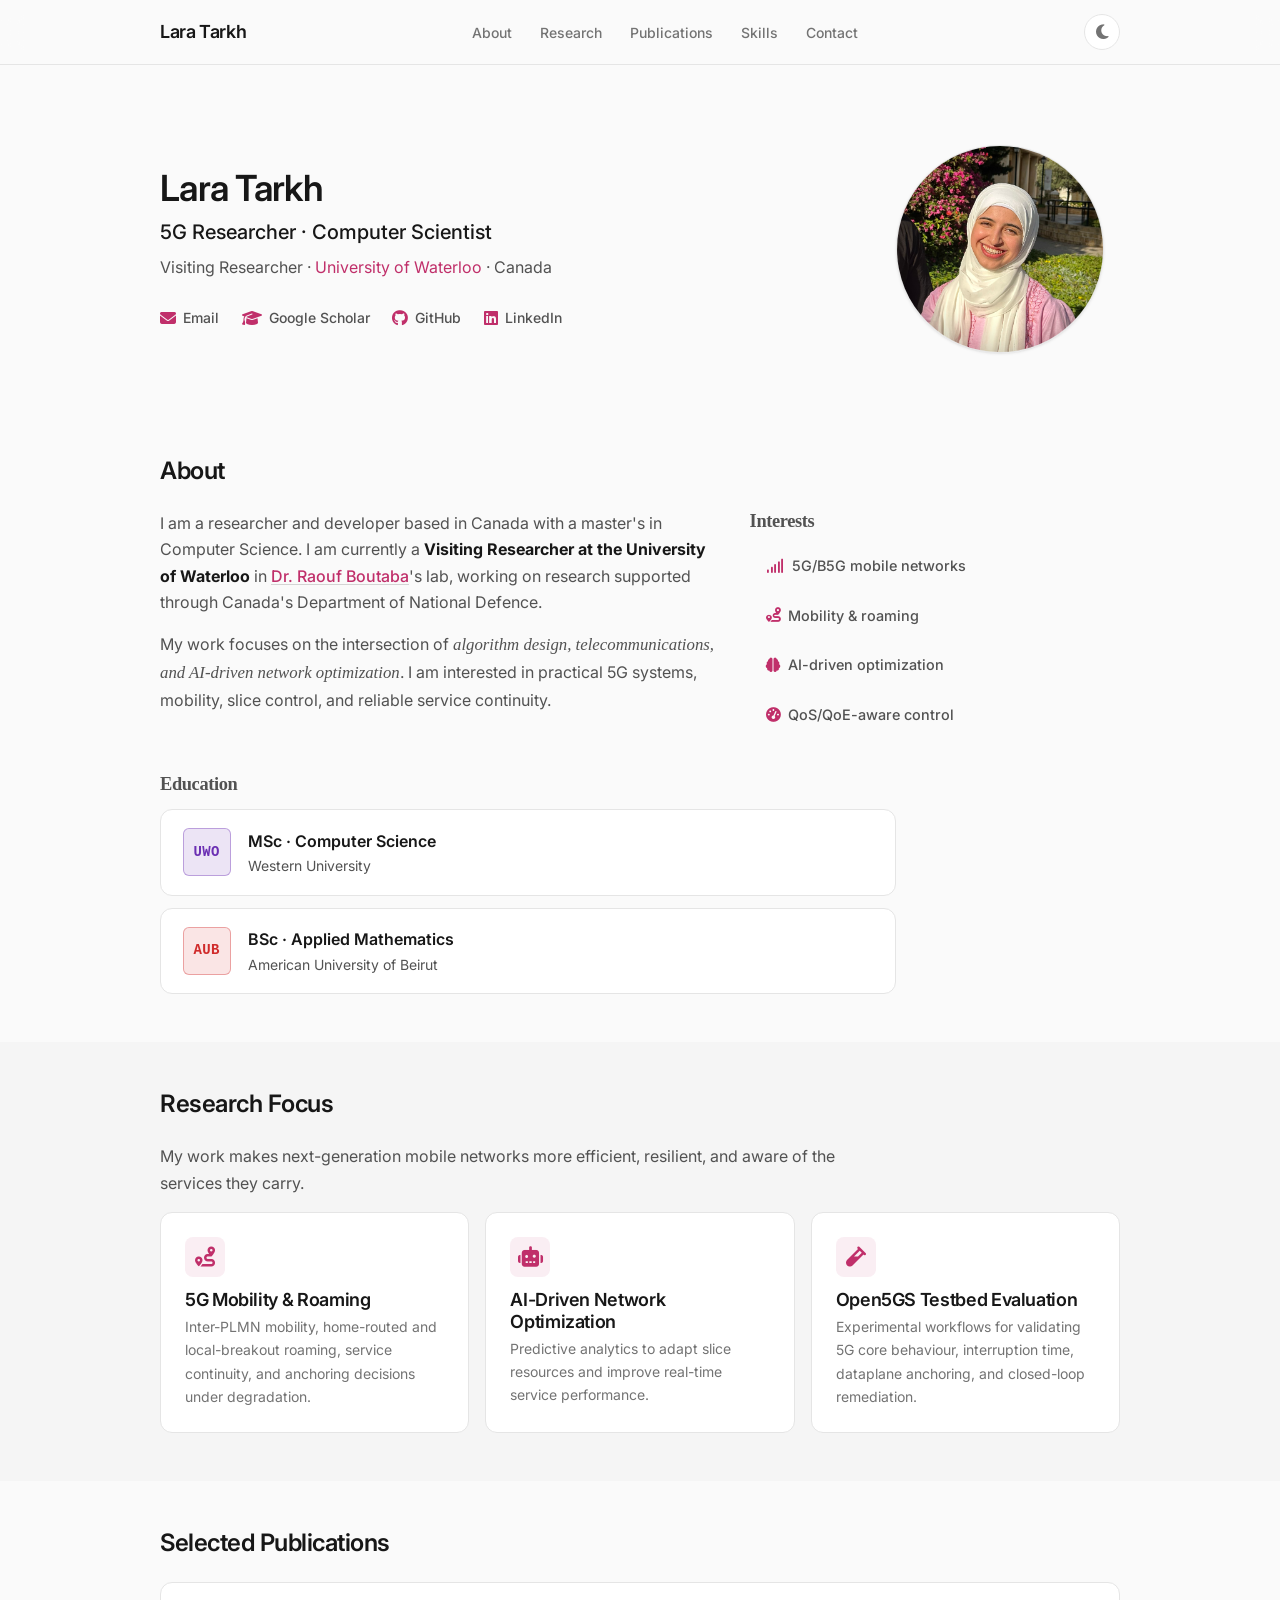
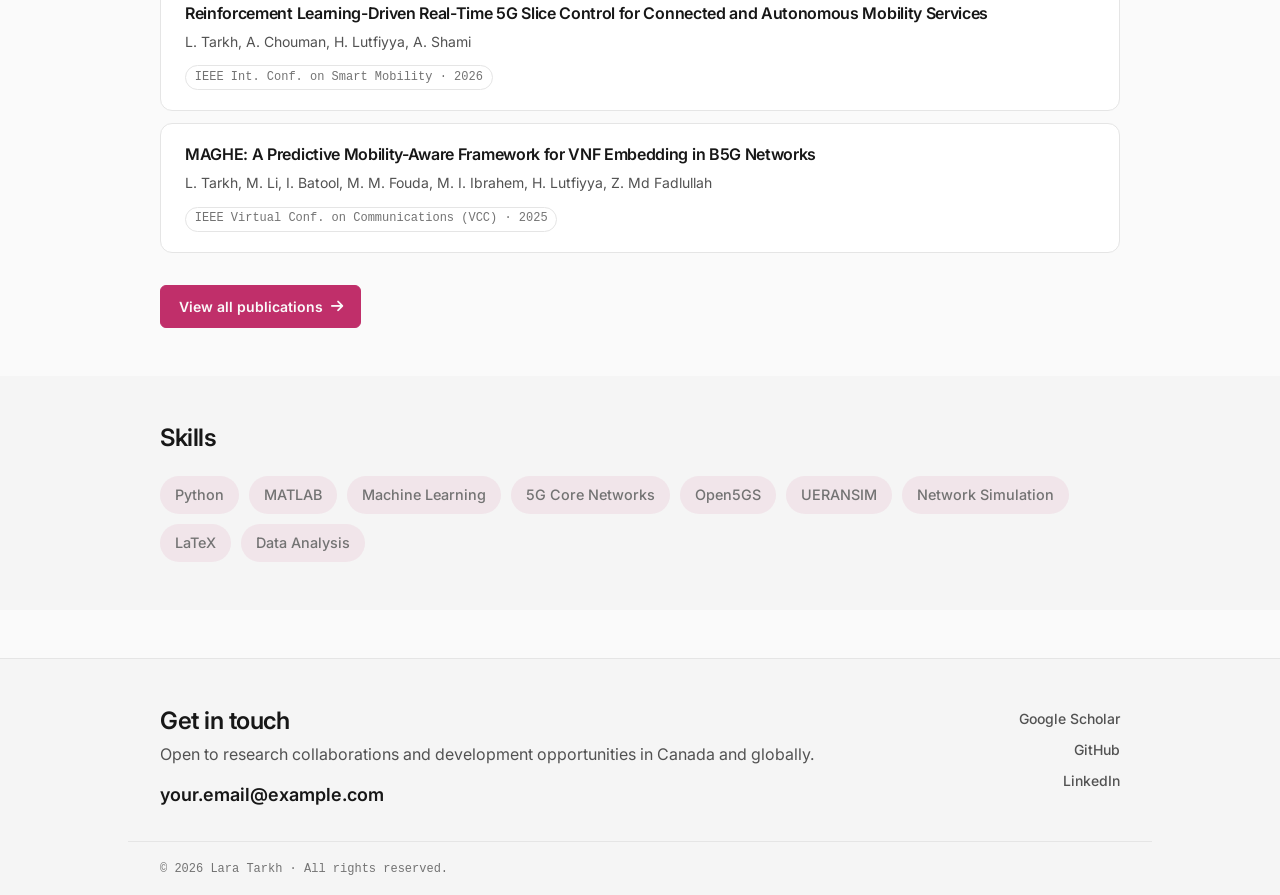
==== index.html @ c3999aca "Add files via upload" ====
<!DOCTYPE html>
<html lang="en" data-theme="dark">
<head>
    <meta charset="UTF-8">
    <meta name="viewport" content="width=device-width, initial-scale=1.0">
    <title>Lara Tarkh | AI-Driven 5G/B5G Network Optimization</title>
    <meta name="description" content="Lara Tarkh — Visiting Researcher at the University of Waterloo working on AI-driven 5G/B5G network optimization, mobility and roaming, and slice control.">
    <meta name="author" content="Lara Tarkh">
    <meta name="keywords" content="Lara Tarkh, 5G, B5G, network slicing, VNF embedding, reinforcement learning, mobility, roaming, University of Waterloo">
    <link rel="canonical" href="https://laratarkh.com/">
    <meta property="og:type" content="website">
    <meta property="og:title" content="Lara Tarkh | AI-Driven 5G/B5G Network Optimization">
    <meta property="og:description" content="Research on 5G/B5G mobile networks, mobility and roaming, and AI-driven network optimization.">
    <meta name="twitter:card" content="summary">
    <link rel="icon" href="data:image/svg+xml,<svg xmlns='http://www.w3.org/2000/svg' viewBox='0 0 100 100'><text y='.9em' font-size='90'>📡</text></svg>">
    <link rel="preconnect" href="https://fonts.googleapis.com">
    <link rel="preconnect" href="https://fonts.gstatic.com" crossorigin>
    <link href="https://fonts.googleapis.com/css2?family=Newsreader:ital,opsz,wght@0,6..72,400;0,6..72,500;0,6..72,600;1,6..72,400&family=Inter:wght@400;500;600&display=swap" rel="stylesheet">
    <link href="https://fonts.cdnfonts.com/css/latin-modern-mono" rel="stylesheet">
    <link rel="stylesheet" href="https://cdnjs.cloudflare.com/ajax/libs/font-awesome/6.4.0/css/all.min.css">
    <link rel="stylesheet" href="style.css?v=1">
    <script type="application/ld+json">
    { "@context": "https://schema.org", "@type": "Person", "name": "Lara Tarkh",
      "jobTitle": "Visiting Researcher",
      "affiliation": { "@type": "Organization", "name": "University of Waterloo" },
      "knowsAbout": ["5G/B5G Networks", "Network Slicing", "Mobility Management", "AI-Driven Network Optimization"],
      "alumniOf": ["Western University", "American University of Beirut"] }
    </script>
</head>
<body>

    <nav id="navbar">
        <div class="container nav-wrapper">
            <a href="#home" class="brand">Lara Tarkh</a>
            <ul class="nav-links">
                <li><a href="#about" class="hover-link">About</a></li>
                <li><a href="#research" class="hover-link">Research</a></li>
                <li><a href="publications.html" class="hover-link">Publications</a></li>
                <li><a href="#skills" class="hover-link">Skills</a></li>
                <li><a href="#contact" class="hover-link">Contact</a></li>
            </ul>
            <div class="nav-actions">
                <button id="theme-toggle" class="theme-toggle" type="button" aria-label="Toggle light and dark mode">
                    <i class="fas fa-moon"></i>
                </button>
                <button class="menu-btn" type="button" aria-label="Toggle menu"><i class="fas fa-bars"></i></button>
            </div>
        </div>
    </nav>

    <header id="home" class="intro">
        <div class="container intro-grid">
            <div class="intro-text">
                <h1>Lara Tarkh</h1>
                <p class="role">5G Researcher · Computer Scientist</p>
                <p class="affil">
                    Visiting Researcher ·
                    <a href="https://uwaterloo.ca" target="_blank" rel="noopener">University of Waterloo</a> · Canada
                </p>

                <ul class="contact-links">
                    <!-- TODO: replace with your real email address -->
                    <li><a href="mailto:your.email@example.com"><i class="fas fa-envelope"></i> Email</a></li>
                    <li><a href="https://scholar.google.com/citations?user=3ZuY1xwAAAAJ&hl=en" target="_blank" rel="noopener"><i class="fas fa-graduation-cap"></i> Google Scholar</a></li>
                    <li><a href="https://github.com/ltarkh" target="_blank" rel="noopener"><i class="fab fa-github"></i> GitHub</a></li>
                    <li><a href="https://www.linkedin.com/in/lara-tarakh/" target="_blank" rel="noopener"><i class="fab fa-linkedin"></i> LinkedIn</a></li>
                </ul>
            </div>

            <div class="intro-photo">
                <img src="profile.png" alt="Lara Tarkh" loading="eager">
            </div>
        </div>
    </header>

    <section id="about" class="section">
        <div class="container">
            <h2 class="section-title">About</h2>
            <div class="about-grid">
                <div class="prose">
                    <p>
                        I am a researcher and developer based in Canada with a master's in Computer Science.
                        I am currently a <strong>Visiting Researcher at the University of Waterloo</strong> in
                        <a href="https://rboutaba.cs.uwaterloo.ca/" target="_blank" rel="noopener">Dr. Raouf Boutaba</a>'s lab,
                        working on research supported through Canada's Department of National Defence.
                    </p>
                    <p>
                        My work focuses on the intersection of <em>algorithm design, telecommunications, and
                        AI-driven network optimization</em>. I am interested in practical 5G systems, mobility,
                        slice control, and reliable service continuity.
                    </p>
                </div>
                <div>
                    <h3 class="about-sub-title">Interests</h3>
                    <div class="tag-row">
                        <span class="tag"><i class="fas fa-signal"></i> 5G/B5G mobile networks</span>
                        <span class="tag"><i class="fas fa-route"></i> Mobility &amp; roaming</span>
                        <span class="tag"><i class="fas fa-brain"></i> AI-driven optimization</span>
                        <span class="tag"><i class="fas fa-gauge-high"></i> QoS/QoE-aware control</span>
                    </div>
                </div>
            </div>

            <h3 class="about-sub-title" style="margin-top:38px">Education</h3>
            <div class="edu-cards">
                <a class="edu-card" href="https://www.uwo.ca" target="_blank" rel="noopener">
                    <span class="edu-logo owu">UWO</span>
                    <span class="edu-info">
                        <span class="edu-degree-lg">MSc · Computer Science</span>
                        <span class="edu-school-lg">Western University</span>
                    </span>
                </a>
                <a class="edu-card" href="https://www.aub.edu.lb" target="_blank" rel="noopener">
                    <span class="edu-logo aub">AUB</span>
                    <span class="edu-info">
                        <span class="edu-degree-lg">BSc · Applied Mathematics</span>
                        <span class="edu-school-lg">American University of Beirut</span>
                    </span>
                </a>
            </div>
        </div>
    </section>

    <section id="research" class="section alt">
        <div class="container">
            <h2 class="section-title">Research Focus</h2>
            <p class="prose">My work makes next-generation mobile networks more efficient, resilient, and aware of the services they carry.</p>
            <div class="cards-grid">
                <div class="feature-card">
                    <i class="fas fa-route card-icon"></i>
                    <h3>5G Mobility &amp; Roaming</h3>
                    <p>Inter-PLMN mobility, home-routed and local-breakout roaming, service continuity, and anchoring decisions under degradation.</p>
                </div>
                <div class="feature-card">
                    <i class="fas fa-robot card-icon"></i>
                    <h3>AI-Driven Network Optimization</h3>
                    <p>Predictive analytics to adapt slice resources and improve real-time service performance.</p>
                </div>
                <div class="feature-card">
                    <i class="fas fa-vial card-icon"></i>
                    <h3>Open5GS Testbed Evaluation</h3>
                    <p>Experimental workflows for validating 5G core behaviour, interruption time, dataplane anchoring, and closed-loop remediation.</p>
                </div>
            </div>
        </div>
    </section>

    <section id="publications" class="section">
        <div class="container">
            <h2 class="section-title">Selected Publications</h2>

            <div class="pub-list">
                <article class="pub-card">
                    <h3>Reinforcement Learning-Driven Real-Time 5G Slice Control for Connected and Autonomous Mobility Services</h3>
                    <p class="pub-authors">L. Tarkh, A. Chouman, H. Lutfiyya, A. Shami</p>
                    <p class="pub-meta"><span class="pub-tag">IEEE Int. Conf. on Smart Mobility · 2026</span></p>
                </article>

                <article class="pub-card">
                    <h3>MAGHE: A Predictive Mobility-Aware Framework for VNF Embedding in B5G Networks</h3>
                    <p class="pub-authors">L. Tarkh, M. Li, I. Batool, M. M. Fouda, M. I. Ibrahem, H. Lutfiyya, Z. Md Fadlullah</p>
                    <p class="pub-meta"><span class="pub-tag">IEEE Virtual Conf. on Communications (VCC) · 2025</span></p>
                </article>
            </div>

            <div class="see-more">
                <a href="publications.html" class="btn">View all publications <i class="fas fa-arrow-right"></i></a>
            </div>
        </div>
    </section>

    <section id="skills" class="section alt">
        <div class="container">
            <h2 class="section-title">Skills</h2>
            <div class="skills-grid">
                <span class="skill-tag">Python</span>
                <span class="skill-tag">MATLAB</span>
                <span class="skill-tag">Machine Learning</span>
                <span class="skill-tag">5G Core Networks</span>
                <span class="skill-tag">Open5GS</span>
                <span class="skill-tag">UERANSIM</span>
                <span class="skill-tag">Network Simulation</span>
                <span class="skill-tag">LaTeX</span>
                <span class="skill-tag">Data Analysis</span>
            </div>
        </div>
    </section>

    <footer id="contact">
        <div class="container footer-grid">
            <div class="footer-info">
                <h2>Get in touch</h2>
                <p>Open to research collaborations and development opportunities in Canada and globally.</p>
                <!-- TODO: replace with your real email address -->
                <a href="mailto:your.email@example.com" class="email-big">your.email@example.com</a>
            </div>
            <div class="footer-socials">
                <a href="https://scholar.google.com/citations?user=3ZuY1xwAAAAJ&hl=en" target="_blank" rel="noopener">Google Scholar</a>
                <a href="https://github.com/ltarkh" target="_blank" rel="noopener">GitHub</a>
                <a href="https://www.linkedin.com/in/lara-tarakh/" target="_blank" rel="noopener">LinkedIn</a>
            </div>
        </div>
        <div class="container footer-bottom">
            <p>&copy; 2026 Lara Tarkh · All rights reserved.</p>
        </div>
    </footer>

    <script src="script.js"></script>
</body>
</html>
---- style.css ----
/* =========================================================
   Lara Tarkh — academic site
   Minimal academic style (inspired by akadircelik.com)
   Neutral scale + plum/rose accent, light-first with dark mode
   ========================================================= */

:root {
  /* ---- Neutral scale ---- */
  --neutral-50:  #fafafa;
  --neutral-100: #f5f5f5;
  --neutral-200: #e5e5e5;
  --neutral-300: #d4d4d4;
  --neutral-400: #a3a3a3;
  --neutral-500: #737373;
  --neutral-600: #525252;
  --neutral-700: #404040;
  --neutral-800: #262626;
  --neutral-900: #171717;
  --neutral-950: #0a0a0a;
  --white: #ffffff;

  /* ---- Accent: rose / berry ---- */
  --rose-300: #f7a8c4;
  --rose-400: #f178a2;
  --rose-500: #d94f83;
  --rose-600: #c02f6a;
  --rose-700: #a11f55;

  /* ---- Distinction chips ---- */
  --gold: #c9a227;
  --bronze: #b08d57;

  /* ---- Semantic (light) ---- */
  --bg-page: var(--neutral-50);
  --surface-card: var(--white);
  --surface-muted: var(--neutral-100);
  --surface-header: rgba(250, 250, 250, 0.8);

  --text-primary: var(--neutral-900);
  --text-body: var(--neutral-600);
  --text-muted: var(--neutral-500);
  --text-inverse: var(--neutral-50);

  --border-default: var(--neutral-200);
  --border-strong: var(--neutral-300);

  --link: var(--neutral-900);
  --accent: var(--rose-600);
  --accent-hover: var(--rose-700);
  --accent-soft: rgba(192, 47, 106, 0.08);
  --focus-ring: var(--neutral-950);

  /* ---- Fonts ---- */
  --font-sans: 'Inter', ui-sans-serif, system-ui, sans-serif, 'Apple Color Emoji', 'Segoe UI Emoji';
  --font-serif: 'EB Garamond', ui-serif, Georgia, Cambria, 'Times New Roman', Times, serif;
  --font-mono: 'JetBrains Mono', ui-monospace, SFMono-Regular, 'SF Mono', Menlo, Consolas, monospace;

  /* ---- Scale ---- */
  --text-xs: 0.75rem;
  --text-sm: 0.875rem;
  --text-base: 1rem;
  --text-lg: 1.125rem;
  --text-xl: 1.25rem;
  --text-2xl: 1.5rem;
  --text-3xl: 1.875rem;
  --text-4xl: 2.25rem;

  --tracking-tight: -0.02em;

  /* ---- Layout ---- */
  --reading-column: 46rem;
  --page-inset: 2rem;

  /* ---- Radii ---- */
  --radius-md: 0.375rem;
  --radius-lg: 0.5rem;
  --radius-xl: 0.75rem;
  --radius-full: 9999px;

  /* ---- Shadows (restrained) ---- */
  --shadow-xs: 0 1px 2px 0 rgba(0, 0, 0, 0.05);
  --shadow-sm: 0 1px 3px 0 rgba(0, 0, 0, 0.08), 0 1px 2px -1px rgba(0, 0, 0, 0.08);
  --shadow-lg: 0 10px 15px -3px rgba(0, 0, 0, 0.10), 0 4px 6px -4px rgba(0, 0, 0, 0.10);

  /* ---- Motion ---- */
  --ease: cubic-bezier(0.4, 0, 0.2, 1);
  --duration: 200ms;
}

/* ---- Dark theme: deep plum base ---- */
[data-theme="dark"] {
  --plum-base: #241627;

  --bg-page: var(--plum-base);
  --surface-card: var(--plum-base);
  --surface-muted: #1c111f;
  --surface-header: rgba(36, 22, 39, 0.35);

  --text-primary: var(--neutral-100);
  --text-body: var(--neutral-200);
  --text-muted: var(--neutral-400);
  --text-inverse: var(--neutral-900);

  --border-default: #4a3350;
  --border-strong: #5f4266;

  --link: var(--neutral-50);
  --accent: var(--rose-400);
  --accent-hover: var(--rose-300);
  --accent-soft: rgba(241, 120, 162, 0.12);
  --focus-ring: var(--neutral-300);

  --shadow-sm: 0 1px 3px 0 rgba(0, 0, 0, 0.4);
  --shadow-lg: 0 12px 24px -8px rgba(0, 0, 0, 0.55);
}

/* ---------- Base ---------- */
* { box-sizing: border-box; }

html {
  scroll-behavior: smooth;
  scroll-padding-top: 6rem;
}

body {
  margin: 0;
  font-family: var(--font-sans);
  font-size: var(--text-base);
  line-height: 1.65;
  background: var(--bg-page);
  color: var(--text-body);
  -webkit-font-smoothing: antialiased;
  transition: background var(--duration) var(--ease), color var(--duration) var(--ease);
}

.container {
  width: 100%;
  max-width: 64rem;
  margin: 0 auto;
  padding: 0 var(--page-inset);
}
.reading { max-width: var(--reading-column); }

h1, h2, h3, h4 {
  color: var(--text-primary);
  font-weight: 600;
  letter-spacing: var(--tracking-tight);
  line-height: 1.2;
  margin: 0 0 0.5em;
}

a { color: var(--accent); text-decoration: none; transition: color var(--duration) var(--ease); }
a:hover { color: var(--accent-hover); }

p { margin: 0 0 1rem; }
p:last-child { margin-bottom: 0; }

:focus-visible { outline: 2px solid var(--focus-ring); outline-offset: 2px; border-radius: 2px; }
::selection { background: var(--accent-soft); color: var(--text-primary); }

.eyebrow {
  font-family: var(--font-mono);
  font-size: var(--text-xs);
  letter-spacing: 0.08em;
  text-transform: uppercase;
  color: var(--text-muted);
}

/* ---------- Header ---------- */
#navbar {
  position: sticky;
  top: 0;
  z-index: 100;
  background: var(--surface-header);
  backdrop-filter: saturate(140%) blur(14px);
  -webkit-backdrop-filter: saturate(140%) blur(14px);
  border-bottom: var(--border-width, 1px) solid var(--border-default);
}

.nav-wrapper {
  display: flex;
  align-items: center;
  justify-content: space-between;
  height: 4rem;
}

.brand {
  font-size: var(--text-lg);
  font-weight: 600;
  color: var(--text-primary);
  letter-spacing: var(--tracking-tight);
}
.brand:hover { color: var(--accent); }

.nav-links {
  display: flex;
  gap: 1.75rem;
  list-style: none;
  margin: 0;
  padding: 0;
}
.nav-links a {
  color: var(--text-muted);
  font-size: var(--text-sm);
  font-weight: 500;
  position: relative;
  padding: 0.25rem 0;
}
.nav-links a:hover,
.nav-links a.active { color: var(--text-primary); }
.hover-link::after {
  content: "";
  position: absolute;
  left: 0;
  bottom: -0.15rem;
  width: 0;
  height: 1.5px;
  background: var(--accent);
  transition: width var(--duration) var(--ease);
}
.hover-link:hover::after,
.nav-links a.active::after { width: 100%; }

.nav-actions { display: flex; align-items: center; gap: 0.5rem; }
.theme-toggle,
.menu-btn {
  display: inline-flex;
  align-items: center;
  justify-content: center;
  width: 2.25rem;
  height: 2.25rem;
  border-radius: var(--radius-full);
  border: 1px solid var(--border-default);
  background: var(--surface-card);
  color: var(--text-muted);
  cursor: pointer;
  font-size: 1.05rem;
  transition: color var(--duration) var(--ease), border-color var(--duration) var(--ease);
}
.theme-toggle:hover,
.menu-btn:hover { color: var(--accent); border-color: var(--border-strong); }
.menu-btn { display: none; }

/* ---------- Intro / hero ---------- */
.intro { padding: 5rem 0 3.5rem; }
.intro-grid {
  display: grid;
  grid-template-columns: 1fr 15rem;
  gap: 3.5rem;
  align-items: center;
}
.intro-text h1 {
  font-size: var(--text-4xl);
  margin-bottom: 0.35rem;
}
.intro-text .role {
  font-size: var(--text-xl);
  color: var(--text-primary);
  font-weight: 500;
  margin: 0 0 0.35rem;
}
.intro-text .affil { color: var(--text-body); margin-bottom: 1.5rem; }

.contact-links {
  display: flex;
  flex-wrap: wrap;
  gap: 0.6rem 1.4rem;
  list-style: none;
  padding: 0;
  margin: 0;
}
.contact-links a {
  display: inline-flex;
  align-items: center;
  gap: 0.45rem;
  color: var(--text-body);
  font-size: var(--text-sm);
  font-weight: 500;
}
.contact-links a:hover { color: var(--accent); }
.contact-links i { color: var(--accent); font-size: 1rem; }

.intro-photo { display: flex; justify-content: center; }
.intro-photo img,
.avatar {
  width: 13rem;
  height: 13rem;
  border-radius: var(--radius-full);
  object-fit: cover;
  border: 1px solid var(--border-default);
  box-shadow: var(--shadow-sm);
}
.avatar {
  display: flex;
  align-items: center;
  justify-content: center;
  font-family: var(--font-serif);
  font-size: 3.6rem;
  font-weight: 600;
  color: var(--white);
  background: linear-gradient(140deg, var(--rose-500), #9d5bb0);
  border: none;
}

/* ---------- Sections ---------- */
.section { padding: 3rem 0; }
.section.alt { background: var(--surface-muted); }

.section-title {
  font-size: var(--text-2xl);
  margin-bottom: 1.5rem;
}

.prose { max-width: var(--reading-column); color: var(--text-body); }
.prose p { margin-bottom: 1rem; }
.prose strong { color: var(--text-primary); }
.prose em { font-family: var(--font-serif); font-size: 1.05em; }
.prose a { font-weight: 500; text-decoration: underline; text-decoration-color: var(--border-strong); text-underline-offset: 2px; }

/* ---------- News ---------- */
.news-list { list-style: none; margin: 0; padding: 0; max-width: var(--reading-column); }
.news-list li {
  display: grid;
  grid-template-columns: 8rem 1fr;
  gap: 1.25rem;
  padding: 0.9rem 0;
  border-bottom: 1px solid var(--border-default);
}
.news-list li:last-child { border-bottom: none; }
.news-date {
  font-family: var(--font-mono);
  color: var(--text-muted);
  font-size: var(--text-xs);
  letter-spacing: 0.02em;
  padding-top: 0.15rem;
}
.news-text { color: var(--text-body); }

/* ---------- Research cards ---------- */
.cards-grid {
  display: grid;
  grid-template-columns: repeat(3, 1fr);
  gap: 1rem;
}
.feature-card {
  background: var(--surface-card);
  border: 1px solid var(--border-default);
  border-radius: var(--radius-xl);
  padding: 1.5rem;
  transition: border-color var(--duration) var(--ease), box-shadow var(--duration) var(--ease);
}
.feature-card:hover { border-color: var(--border-strong); box-shadow: var(--shadow-sm); }
.card-icon {
  font-size: 1.25rem;
  color: var(--accent);
  display: inline-flex;
  width: 2.5rem;
  height: 2.5rem;
  align-items: center;
  justify-content: center;
  border-radius: var(--radius-lg);
  background: var(--accent-soft);
  margin-bottom: 0.75rem;
}
.feature-card h3 { font-size: var(--text-lg); margin: 0 0 0.3rem; }
.feature-card p { color: var(--text-muted); font-size: var(--text-sm); margin: 0; }

/* ---------- Publication cards (home) ---------- */
.pub-list { display: grid; gap: 0.75rem; }
.pub-card {
  background: var(--surface-card);
  border: 1px solid var(--border-default);
  border-radius: var(--radius-xl);
  padding: 1.25rem 1.5rem;
  transition: border-color var(--duration) var(--ease), box-shadow var(--duration) var(--ease);
}
.pub-card:hover { border-color: var(--border-strong); box-shadow: var(--shadow-sm); }
.pub-card h3 { font-size: var(--text-base); margin: 0 0 0.35rem; line-height: 1.35; }
.pub-authors { color: var(--text-body); font-size: var(--text-sm); margin: 0 0 0.5rem; }
.pub-meta { margin: 0 0 0.6rem; }
.pub-tag {
  display: inline-block;
  font-family: var(--font-mono);
  font-size: var(--text-xs);
  color: var(--text-muted);
  border: 1px solid var(--border-default);
  padding: 0.1rem 0.55rem;
  border-radius: var(--radius-full);
}
.pub-links a { font-size: var(--text-sm); font-weight: 600; }
.pub-links i { font-size: 0.8rem; margin-left: 0.2rem; }

/* ---------- Education cards ---------- */
.edu-cards { display: grid; gap: 0.75rem; max-width: var(--reading-column); }
.edu-card {
  display: flex;
  align-items: center;
  gap: 1.1rem;
  background: var(--surface-card);
  border: 1px solid var(--border-default);
  border-radius: var(--radius-xl);
  padding: 1.1rem 1.35rem;
  transition: border-color var(--duration) var(--ease), box-shadow var(--duration) var(--ease);
  color: var(--text-body);
}
.edu-card:hover { border-color: var(--border-strong); box-shadow: var(--shadow-sm); color: var(--text-body); }
.edu-logo {
  flex: none;
  width: 3rem;
  height: 3rem;
  border-radius: var(--radius-md);
  display: flex;
  align-items: center;
  justify-content: center;
  background: var(--surface-muted);
  color: var(--accent);
  font-family: var(--font-mono);
  font-weight: 700;
  font-size: var(--text-sm);
  letter-spacing: 0.02em;
  border: 1px solid var(--border-strong);
}
/* Render the monogram from the data attribute when no text is provided */
.edu-logo:empty::before { content: attr(data-monogram); }

/* Per-school monogram colors */
.edu-logo.owu {
  color: #6b2fb3;
  background: rgba(107, 47, 179, 0.13);
  border-color: rgba(107, 47, 179, 0.38);
}
.edu-logo.aub {
  color: #d02b2b;
  background: rgba(208, 43, 43, 0.12);
  border-color: rgba(208, 43, 43, 0.36);
}
.edu-info { display: flex; flex-direction: column; }
.edu-degree-lg { font-weight: 600; color: var(--text-primary); }
.edu-school-lg { color: var(--text-body); font-size: var(--text-sm); }
.edu-note {
  font-family: var(--font-mono);
  color: var(--text-muted);
  font-size: var(--text-xs);
  margin-top: 0.15rem;
}

/* ---------- Buttons ---------- */
.btn {
  display: inline-flex;
  align-items: center;
  gap: 0.5rem;
  padding: 0.55rem 1.1rem;
  border-radius: var(--radius-md);
  font-size: var(--text-sm);
  font-weight: 600;
  color: var(--text-inverse);
  background: var(--accent);
  border: 1px solid var(--accent);
  cursor: pointer;
  transition: background var(--duration) var(--ease), border-color var(--duration) var(--ease);
}
.btn:hover { color: var(--text-inverse); background: var(--accent-hover); border-color: var(--accent-hover); }
.btn-ghost {
  color: var(--text-primary);
  background: transparent;
  border-color: var(--border-strong);
}
.btn-ghost:hover { color: var(--accent); background: var(--accent-soft); border-color: var(--accent); }
.see-more { margin-top: 2rem; }

/* ---------- Footer ---------- */
footer {
  background: var(--surface-muted);
  border-top: 1px solid var(--border-default);
  margin-top: 3rem;
}
.footer-grid {
  display: grid;
  grid-template-columns: 1fr auto;
  gap: 2rem;
  padding: 3rem var(--page-inset) 2rem;
  align-items: start;
}
.footer-info h2 { font-size: var(--text-2xl); margin-bottom: 0.35rem; }
.footer-info p { color: var(--text-body); margin-bottom: 0.75rem; }
.email-big { font-size: var(--text-lg); font-weight: 600; color: var(--text-primary); }
.email-big:hover { color: var(--accent); }
.footer-socials { display: flex; flex-direction: column; gap: 0.5rem; text-align: right; }
.footer-socials a { color: var(--text-body); font-size: var(--text-sm); font-weight: 500; }
.footer-socials a:hover { color: var(--accent); }
.footer-bottom {
  border-top: 1px solid var(--border-default);
  padding: 1.1rem var(--page-inset);
  font-family: var(--font-mono);
  color: var(--text-muted);
  font-size: var(--text-xs);
}
.footer-bottom p { margin: 0; }

/* ---------- Interior page heading ---------- */
.publications-page { padding-top: 3rem; }

/* ---------- Bibliometrics ---------- */
.bibliometrics {
  display: grid;
  grid-template-columns: repeat(4, 1fr);
  gap: 1rem;
  margin-bottom: 2.5rem;
  max-width: var(--reading-column);
}
.bib-stat {
  background: var(--surface-card);
  border: 1px solid var(--border-default);
  border-radius: var(--radius-xl);
  padding: 1.25rem 1rem;
  text-align: center;
}
.bib-num {
  display: block;
  font-family: var(--font-serif);
  font-size: var(--text-3xl);
  font-weight: 600;
  color: var(--accent);
  line-height: 1.1;
}
.bib-num.link { text-decoration: none; }
.bib-label {
  display: block;
  font-family: var(--font-mono);
  color: var(--text-muted);
  font-size: var(--text-xs);
  margin-top: 0.3rem;
}

/* ---------- Numbered publications ---------- */
.pub-numbered { list-style: none; counter-reset: pub; margin: 0; padding: 0; max-width: var(--reading-column); }
.pub-section-head {
  display: flex;
  align-items: baseline;
  justify-content: space-between;
  margin: 2rem 0 0.75rem;
  padding-bottom: 0.5rem;
  border-bottom: 1px solid var(--border-strong);
}
.pub-section-head:first-child { margin-top: 0; }
.pub-section-title { font-size: var(--text-xl); font-weight: 600; color: var(--text-primary); }
.pub-year-count {
  font-family: var(--font-mono);
  font-size: var(--text-xs);
  color: var(--text-muted);
  border: 1px solid var(--border-default);
  padding: 0.1rem 0.55rem;
  border-radius: var(--radius-full);
}
.pub-year-sep {
  display: flex;
  align-items: baseline;
  justify-content: space-between;
  margin: 1.5rem 0 0.5rem;
}
.pub-year-num { font-family: var(--font-mono); font-weight: 700; color: var(--text-muted); font-size: var(--text-sm); }

.pub-entry {
  counter-increment: pub;
  position: relative;
  padding: 1rem 0.75rem 1rem 2.75rem;
  border-radius: var(--radius-md);
  transition: background var(--duration) var(--ease);
}
.pub-entry:hover { background: var(--surface-muted); }
.pub-entry::before {
  content: counter(pub);
  position: absolute;
  left: 0.75rem;
  top: 1rem;
  font-family: var(--font-mono);
  font-size: var(--text-sm);
  color: var(--accent);
  font-weight: 700;
}
.pub-citation { margin: 0 0 0.6rem; color: var(--text-primary); }
.pub-venue { font-style: italic; font-family: var(--font-serif); color: var(--text-body); }
.pub-press { color: var(--accent); font-weight: 600; font-size: var(--text-sm); }

.pub-actions { display: flex; flex-wrap: wrap; align-items: center; gap: 0.5rem; }
.pub-action {
  display: inline-flex;
  align-items: center;
  font-family: var(--font-mono);
  font-size: var(--text-xs);
  font-weight: 500;
  padding: 0.2rem 0.65rem;
  border-radius: var(--radius-md);
  border: 1px solid var(--border-strong);
  color: var(--accent);
  background: transparent;
  cursor: pointer;
  transition: background var(--duration) var(--ease), color var(--duration) var(--ease);
}
.pub-action:hover { background: var(--accent-soft); color: var(--accent-hover); }

.pub-chip {
  display: inline-block;
  font-family: var(--font-mono);
  font-size: var(--text-xs);
  padding: 0.1rem 0.5rem;
  border-radius: var(--radius-full);
  color: var(--text-muted);
  background: var(--surface-muted);
  border: 1px solid var(--border-default);
}
.pub-chip.cic,
.pub-chip.venue { color: var(--accent); border-color: var(--border-strong); }

.bibtex-block {
  display: none;
  margin: 0.75rem 0 0;
  padding: 1rem;
  background: var(--surface-muted);
  border: 1px solid var(--border-default);
  border-radius: var(--radius-lg);
  font-family: var(--font-mono);
  font-size: var(--text-xs);
  line-height: 1.6;
  color: var(--text-body);
  overflow-x: auto;
  white-space: pre;
}
.bibtex-block.open { display: block; }

/* ---------- Talks ---------- */
.talks-list { display: grid; gap: 0; max-width: var(--reading-column); }
.talk-item {
  display: grid;
  grid-template-columns: 8rem 1fr;
  gap: 1.5rem;
  padding: 1.25rem 0.5rem;
  border-bottom: 1px solid var(--border-default);
  border-radius: var(--radius-md);
  transition: background var(--duration) var(--ease);
}
.talk-item:hover { background: var(--surface-muted); }
.talk-when { display: flex; flex-direction: column; gap: 0.15rem; }
.talk-date { font-family: var(--font-mono); color: var(--accent); font-weight: 500; font-size: var(--text-sm); }
.talk-country { font-family: var(--font-mono); font-size: var(--text-xs); color: var(--text-muted); text-transform: uppercase; letter-spacing: 0.05em; }
.talk-title { font-size: var(--text-lg); margin: 0 0 0.3rem; line-height: 1.35; }
.talk-venue { color: var(--text-body); font-size: var(--text-sm); margin: 0; }
.uni { color: var(--accent); font-weight: 500; }

/* ---------- Blog ---------- */
.blog-list { display: grid; grid-template-columns: repeat(auto-fill, minmax(18rem, 1fr)); gap: 1.25rem; }
.blog-item {
  background: var(--surface-card);
  border: 1px solid var(--border-default);
  border-radius: var(--radius-xl);
  padding: 1.5rem;
  transition: border-color var(--duration) var(--ease), box-shadow var(--duration) var(--ease);
}
.blog-item:hover { border-color: var(--border-strong); box-shadow: var(--shadow-sm); }
.blog-meta { display: flex; align-items: center; gap: 0.65rem; margin-bottom: 0.65rem; }
.blog-date { font-family: var(--font-mono); color: var(--text-muted); font-size: var(--text-xs); }
.blog-title { font-size: var(--text-lg); margin: 0 0 0.5rem; line-height: 1.3; }
.blog-excerpt { color: var(--text-body); font-size: var(--text-sm); margin: 0; }
.blog-soon { color: var(--accent); font-style: italic; }
.blog-empty { text-align: center; padding: 4rem 1rem; color: var(--text-muted); }
.blog-empty i { font-size: 2rem; color: var(--accent); display: block; margin-bottom: 0.75rem; }

/* ---------- Responsive ---------- */
@media (max-width: 820px) {
  .nav-links {
    position: fixed;
    inset: 4rem 0 auto 0;
    flex-direction: column;
    gap: 0;
    background: var(--bg-page);
    border-bottom: 1px solid var(--border-default);
    padding: 0.5rem var(--page-inset) 1rem;
    transform: translateY(-140%);
    transition: transform 260ms var(--ease);
    box-shadow: var(--shadow-lg);
  }
  .nav-links.open { transform: translateY(0); }
  .nav-links li { width: 100%; }
  .nav-links a { display: block; padding: 0.75rem 0; border-bottom: 1px solid var(--border-default); }
  .nav-links li:last-child a { border-bottom: none; }
  .menu-btn { display: inline-flex; }

  .intro-grid { grid-template-columns: 1fr; gap: 2rem; text-align: center; }
  .intro-photo { order: -1; }
  .contact-links { justify-content: center; }

  .cards-grid { grid-template-columns: 1fr; }
  .bibliometrics { grid-template-columns: repeat(2, 1fr); }
  .footer-grid { grid-template-columns: 1fr; }
  .footer-socials { text-align: left; }
  .news-list li { grid-template-columns: 1fr; gap: 0.15rem; }
  .talk-item { grid-template-columns: 1fr; gap: 0.4rem; }
}

@media (max-width: 440px) {
  .bibliometrics { grid-template-columns: 1fr 1fr; }
  .intro-photo img, .avatar { width: 10rem; height: 10rem; }
}

/* ---------- Interest & skill tags ---------- */
.tag-row { display: flex; flex-wrap: wrap; gap: 10px; margin-top: 4px; }
.tag {
  display: inline-flex;
  align-items: center;
  gap: 8px;
  font-size: 0.9rem;
  font-weight: 500;
  color: var(--text);
  background: var(--surface);
  border: 1px solid var(--border);
  padding: 8px 16px;
  border-radius: 999px;
  transition: border-color var(--transition), transform var(--transition);
}
.tag:hover { border-color: var(--border-strong); transform: translateY(-1px); }
.tag i { color: var(--accent); }

.skills-grid { display: flex; flex-wrap: wrap; gap: 10px; }
.skill-tag {
  display: inline-block;
  font-size: 0.9rem;
  font-weight: 500;
  color: var(--text-muted);
  background: var(--accent-soft);
  border: 1px solid var(--border);
  padding: 7px 15px;
  border-radius: 999px;
  transition: all var(--transition);
}
.skill-tag:hover {
  color: var(--accent-hover);
  border-color: var(--border-strong);
  transform: translateY(-1px);
}

/* About layout: bio + interests side by side */
.about-grid {
  display: grid;
  grid-template-columns: 1.5fr 1fr;
  gap: 34px;
  align-items: start;
}
.about-sub-title {
  font-family: var(--font-serif);
  font-size: 1.15rem;
  margin: 0 0 14px;
  color: var(--text);
}
@media (max-width: 820px) {
  .about-grid { grid-template-columns: 1fr; gap: 26px; }
}
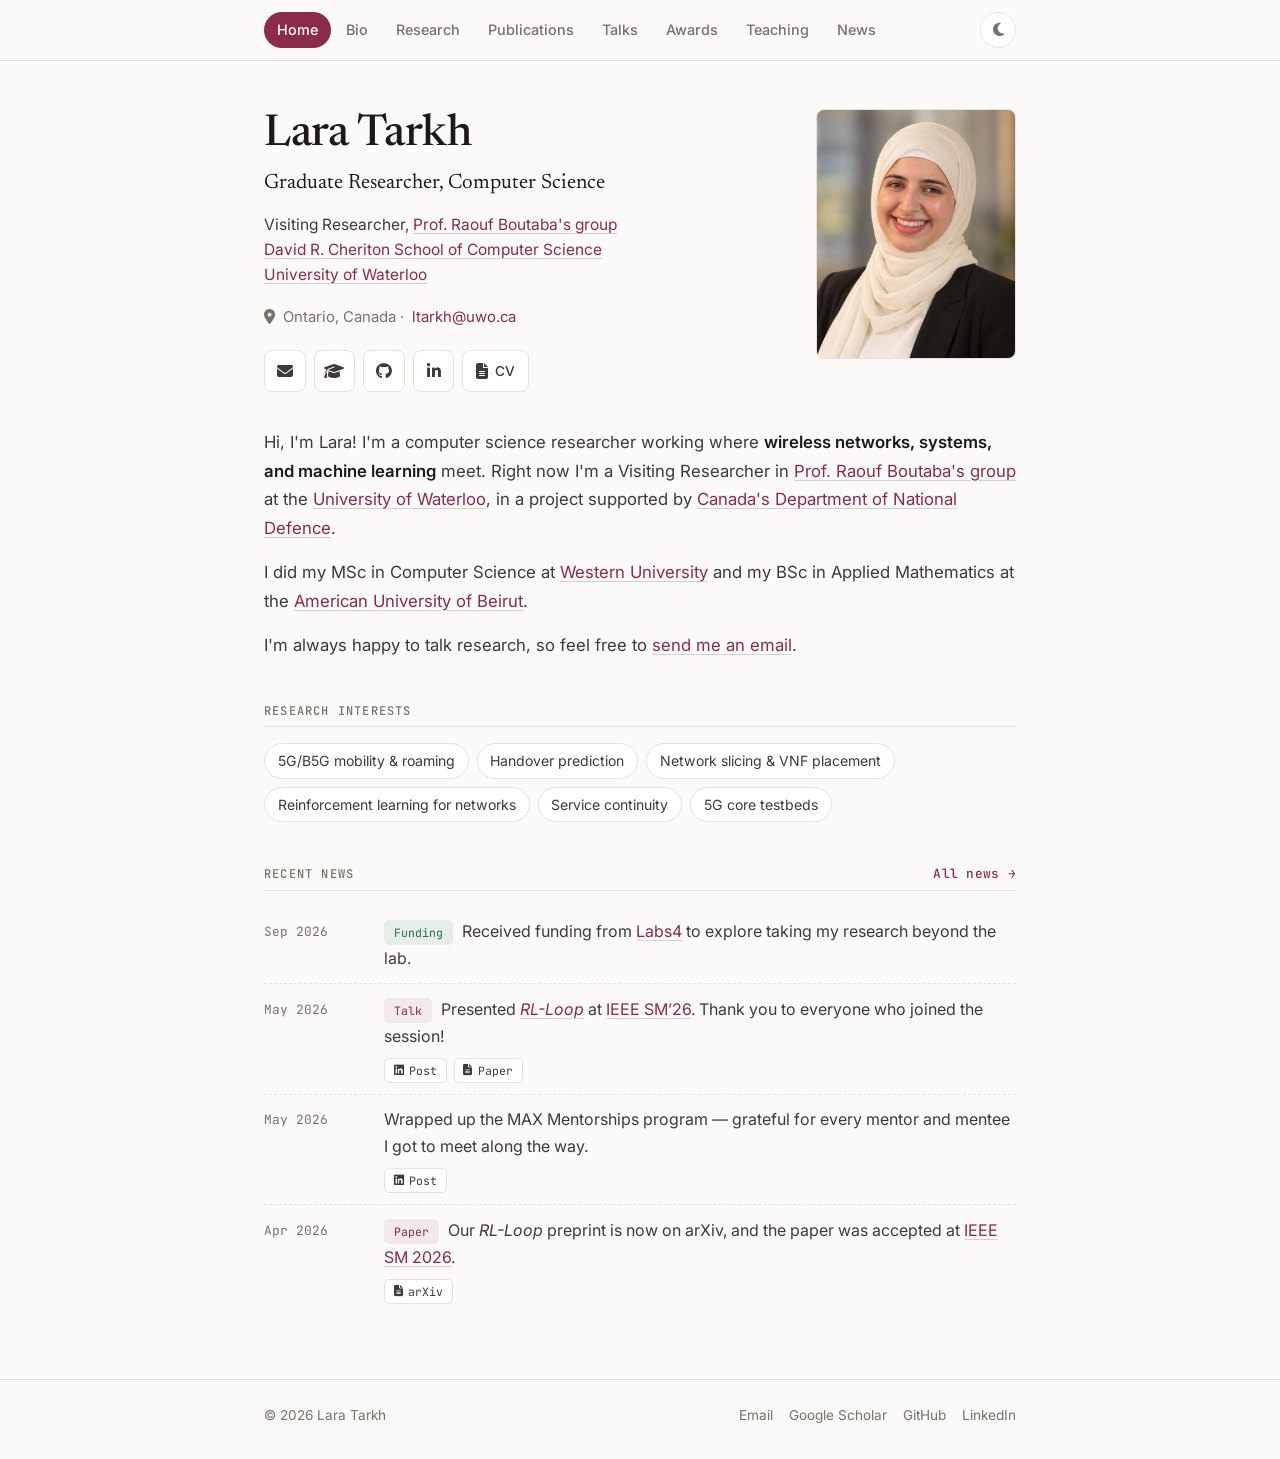
==== commit 45acb783: "Add files via upload" ====
--- a/index.html
+++ b/index.html
@@ -1,210 +1,137 @@
-<!DOCTYPE html>
-<html lang="en" data-theme="dark">
-<head>
-    <meta charset="UTF-8">
-    <meta name="viewport" content="width=device-width, initial-scale=1.0">
-    <title>Lara Tarkh | AI-Driven 5G/B5G Network Optimization</title>
-    <meta name="description" content="Lara Tarkh — Visiting Researcher at the University of Waterloo working on AI-driven 5G/B5G network optimization, mobility and roaming, and slice control.">
-    <meta name="author" content="Lara Tarkh">
-    <meta name="keywords" content="Lara Tarkh, 5G, B5G, network slicing, VNF embedding, reinforcement learning, mobility, roaming, University of Waterloo">
-    <link rel="canonical" href="https://laratarkh.com/">
-    <meta property="og:type" content="website">
-    <meta property="og:title" content="Lara Tarkh | AI-Driven 5G/B5G Network Optimization">
-    <meta property="og:description" content="Research on 5G/B5G mobile networks, mobility and roaming, and AI-driven network optimization.">
-    <meta name="twitter:card" content="summary">
-    <link rel="icon" href="data:image/svg+xml,<svg xmlns='http://www.w3.org/2000/svg' viewBox='0 0 100 100'><text y='.9em' font-size='90'>📡</text></svg>">
-    <link rel="preconnect" href="https://fonts.googleapis.com">
-    <link rel="preconnect" href="https://fonts.gstatic.com" crossorigin>
-    <link href="https://fonts.googleapis.com/css2?family=Newsreader:ital,opsz,wght@0,6..72,400;0,6..72,500;0,6..72,600;1,6..72,400&family=Inter:wght@400;500;600&display=swap" rel="stylesheet">
-    <link href="https://fonts.cdnfonts.com/css/latin-modern-mono" rel="stylesheet">
-    <link rel="stylesheet" href="https://cdnjs.cloudflare.com/ajax/libs/font-awesome/6.4.0/css/all.min.css">
-    <link rel="stylesheet" href="style.css?v=1">
-    <script type="application/ld+json">
-    { "@context": "https://schema.org", "@type": "Person", "name": "Lara Tarkh",
-      "jobTitle": "Visiting Researcher",
-      "affiliation": { "@type": "Organization", "name": "University of Waterloo" },
-      "knowsAbout": ["5G/B5G Networks", "Network Slicing", "Mobility Management", "AI-Driven Network Optimization"],
-      "alumniOf": ["Western University", "American University of Beirut"] }
-    </script>
-</head>
-<body>
-
-    <nav id="navbar">
-        <div class="container nav-wrapper">
-            <a href="#home" class="brand">Lara Tarkh</a>
-            <ul class="nav-links">
-                <li><a href="#about" class="hover-link">About</a></li>
-                <li><a href="#research" class="hover-link">Research</a></li>
-                <li><a href="publications.html" class="hover-link">Publications</a></li>
-                <li><a href="#skills" class="hover-link">Skills</a></li>
-                <li><a href="#contact" class="hover-link">Contact</a></li>
-            </ul>
-            <div class="nav-actions">
-                <button id="theme-toggle" class="theme-toggle" type="button" aria-label="Toggle light and dark mode">
-                    <i class="fas fa-moon"></i>
-                </button>
-                <button class="menu-btn" type="button" aria-label="Toggle menu"><i class="fas fa-bars"></i></button>
-            </div>
-        </div>
-    </nav>
-
-    <header id="home" class="intro">
-        <div class="container intro-grid">
-            <div class="intro-text">
-                <h1>Lara Tarkh</h1>
-                <p class="role">5G Researcher · Computer Scientist</p>
-                <p class="affil">
-                    Visiting Researcher ·
-                    <a href="https://uwaterloo.ca" target="_blank" rel="noopener">University of Waterloo</a> · Canada
-                </p>
-
-                <ul class="contact-links">
-                    <!-- TODO: replace with your real email address -->
-                    <li><a href="mailto:your.email@example.com"><i class="fas fa-envelope"></i> Email</a></li>
-                    <li><a href="https://scholar.google.com/citations?user=3ZuY1xwAAAAJ&hl=en" target="_blank" rel="noopener"><i class="fas fa-graduation-cap"></i> Google Scholar</a></li>
-                    <li><a href="https://github.com/ltarkh" target="_blank" rel="noopener"><i class="fab fa-github"></i> GitHub</a></li>
-                    <li><a href="https://www.linkedin.com/in/lara-tarakh/" target="_blank" rel="noopener"><i class="fab fa-linkedin"></i> LinkedIn</a></li>
-                </ul>
-            </div>
-
-            <div class="intro-photo">
-                <img src="profile.png" alt="Lara Tarkh" loading="eager">
-            </div>
-        </div>
-    </header>
-
-    <section id="about" class="section">
-        <div class="container">
-            <h2 class="section-title">About</h2>
-            <div class="about-grid">
-                <div class="prose">
-                    <p>
-                        I am a researcher and developer based in Canada with a master's in Computer Science.
-                        I am currently a <strong>Visiting Researcher at the University of Waterloo</strong> in
-                        <a href="https://rboutaba.cs.uwaterloo.ca/" target="_blank" rel="noopener">Dr. Raouf Boutaba</a>'s lab,
-                        working on research supported through Canada's Department of National Defence.
-                    </p>
-                    <p>
-                        My work focuses on the intersection of <em>algorithm design, telecommunications, and
-                        AI-driven network optimization</em>. I am interested in practical 5G systems, mobility,
-                        slice control, and reliable service continuity.
-                    </p>
-                </div>
-                <div>
-                    <h3 class="about-sub-title">Interests</h3>
-                    <div class="tag-row">
-                        <span class="tag"><i class="fas fa-signal"></i> 5G/B5G mobile networks</span>
-                        <span class="tag"><i class="fas fa-route"></i> Mobility &amp; roaming</span>
-                        <span class="tag"><i class="fas fa-brain"></i> AI-driven optimization</span>
-                        <span class="tag"><i class="fas fa-gauge-high"></i> QoS/QoE-aware control</span>
-                    </div>
-                </div>
-            </div>
-
-            <h3 class="about-sub-title" style="margin-top:38px">Education</h3>
-            <div class="edu-cards">
-                <a class="edu-card" href="https://www.uwo.ca" target="_blank" rel="noopener">
-                    <span class="edu-logo owu">UWO</span>
-                    <span class="edu-info">
-                        <span class="edu-degree-lg">MSc · Computer Science</span>
-                        <span class="edu-school-lg">Western University</span>
-                    </span>
-                </a>
-                <a class="edu-card" href="https://www.aub.edu.lb" target="_blank" rel="noopener">
-                    <span class="edu-logo aub">AUB</span>
-                    <span class="edu-info">
-                        <span class="edu-degree-lg">BSc · Applied Mathematics</span>
-                        <span class="edu-school-lg">American University of Beirut</span>
-                    </span>
-                </a>
-            </div>
-        </div>
-    </section>
-
-    <section id="research" class="section alt">
-        <div class="container">
-            <h2 class="section-title">Research Focus</h2>
-            <p class="prose">My work makes next-generation mobile networks more efficient, resilient, and aware of the services they carry.</p>
-            <div class="cards-grid">
-                <div class="feature-card">
-                    <i class="fas fa-route card-icon"></i>
-                    <h3>5G Mobility &amp; Roaming</h3>
-                    <p>Inter-PLMN mobility, home-routed and local-breakout roaming, service continuity, and anchoring decisions under degradation.</p>
-                </div>
-                <div class="feature-card">
-                    <i class="fas fa-robot card-icon"></i>
-                    <h3>AI-Driven Network Optimization</h3>
-                    <p>Predictive analytics to adapt slice resources and improve real-time service performance.</p>
-                </div>
-                <div class="feature-card">
-                    <i class="fas fa-vial card-icon"></i>
-                    <h3>Open5GS Testbed Evaluation</h3>
-                    <p>Experimental workflows for validating 5G core behaviour, interruption time, dataplane anchoring, and closed-loop remediation.</p>
-                </div>
-            </div>
-        </div>
-    </section>
-
-    <section id="publications" class="section">
-        <div class="container">
-            <h2 class="section-title">Selected Publications</h2>
-
-            <div class="pub-list">
-                <article class="pub-card">
-                    <h3>Reinforcement Learning-Driven Real-Time 5G Slice Control for Connected and Autonomous Mobility Services</h3>
-                    <p class="pub-authors">L. Tarkh, A. Chouman, H. Lutfiyya, A. Shami</p>
-                    <p class="pub-meta"><span class="pub-tag">IEEE Int. Conf. on Smart Mobility · 2026</span></p>
-                </article>
-
-                <article class="pub-card">
-                    <h3>MAGHE: A Predictive Mobility-Aware Framework for VNF Embedding in B5G Networks</h3>
-                    <p class="pub-authors">L. Tarkh, M. Li, I. Batool, M. M. Fouda, M. I. Ibrahem, H. Lutfiyya, Z. Md Fadlullah</p>
-                    <p class="pub-meta"><span class="pub-tag">IEEE Virtual Conf. on Communications (VCC) · 2025</span></p>
-                </article>
-            </div>
-
-            <div class="see-more">
-                <a href="publications.html" class="btn">View all publications <i class="fas fa-arrow-right"></i></a>
-            </div>
-        </div>
-    </section>
-
-    <section id="skills" class="section alt">
-        <div class="container">
-            <h2 class="section-title">Skills</h2>
-            <div class="skills-grid">
-                <span class="skill-tag">Python</span>
-                <span class="skill-tag">MATLAB</span>
-                <span class="skill-tag">Machine Learning</span>
-                <span class="skill-tag">5G Core Networks</span>
-                <span class="skill-tag">Open5GS</span>
-                <span class="skill-tag">UERANSIM</span>
-                <span class="skill-tag">Network Simulation</span>
-                <span class="skill-tag">LaTeX</span>
-                <span class="skill-tag">Data Analysis</span>
-            </div>
-        </div>
-    </section>
-
-    <footer id="contact">
-        <div class="container footer-grid">
-            <div class="footer-info">
-                <h2>Get in touch</h2>
-                <p>Open to research collaborations and development opportunities in Canada and globally.</p>
-                <!-- TODO: replace with your real email address -->
-                <a href="mailto:your.email@example.com" class="email-big">your.email@example.com</a>
-            </div>
-            <div class="footer-socials">
-                <a href="https://scholar.google.com/citations?user=3ZuY1xwAAAAJ&hl=en" target="_blank" rel="noopener">Google Scholar</a>
-                <a href="https://github.com/ltarkh" target="_blank" rel="noopener">GitHub</a>
-                <a href="https://www.linkedin.com/in/lara-tarakh/" target="_blank" rel="noopener">LinkedIn</a>
-            </div>
-        </div>
-        <div class="container footer-bottom">
-            <p>&copy; 2026 Lara Tarkh · All rights reserved.</p>
-        </div>
-    </footer>
-
-    <script src="script.js"></script>
-</body>
-</html>
+<!DOCTYPE html>
+<html lang="en">
+<head>
+  <meta charset="UTF-8">
+  <meta name="viewport" content="width=device-width, initial-scale=1">
+  <title>Lara Tarkh | 5G/B5G Networks & Machine Learning</title>
+  <meta name="description" content="Lara Tarkh — graduate researcher in 5G/B5G mobile networks and machine learning; Visiting Researcher at the University of Waterloo.">
+  <meta name="author" content="Lara Tarkh">
+  <link rel="canonical" href="https://ltarkh.github.io/Lara-s-website/">
+  <meta property="og:type" content="website">
+  <meta property="og:site_name" content="Lara Tarkh">
+  <meta property="og:title" content="Lara Tarkh | 5G/B5G Networks & Machine Learning">
+  <meta property="og:description" content="Lara Tarkh — graduate researcher in 5G/B5G mobile networks and machine learning; Visiting Researcher at the University of Waterloo.">
+  <meta property="og:url" content="https://ltarkh.github.io/Lara-s-website/">
+  <meta property="og:image" content="https://ltarkh.github.io/Lara-s-website/profile.jpg">
+  <meta name="twitter:card" content="summary">
+  <meta name="google-site-verification" content="DvnHoUFfB-LrSZGyMxbjEierSy_MvNKjtDD8ljh5k_g">
+  <link rel="icon" href="data:image/svg+xml,<svg xmlns='http://www.w3.org/2000/svg' viewBox='0 0 100 100'><rect width='100' height='100' rx='18' fill='%238c2a4c'/><text x='50' y='68' font-family='Georgia,serif' font-size='52' fill='white' text-anchor='middle'>LT</text></svg>">
+  <script>
+    (function () {
+      var t = null;
+      try { t = localStorage.getItem("theme"); } catch (e) {}
+      if (!t) t = window.matchMedia && window.matchMedia("(prefers-color-scheme: dark)").matches ? "dark" : "light";
+      document.documentElement.setAttribute("data-theme", t);
+    })();
+  </script>
+  <link rel="preconnect" href="https://fonts.googleapis.com">
+  <link rel="preconnect" href="https://fonts.gstatic.com" crossorigin>
+  <link href="https://fonts.googleapis.com/css2?family=Newsreader:ital,opsz,wght@0,6..72,400;0,6..72,500;1,6..72,400&family=Inter:wght@400;500;600&family=JetBrains+Mono:wght@400;500&display=swap" rel="stylesheet">
+  <link rel="stylesheet" href="https://cdnjs.cloudflare.com/ajax/libs/font-awesome/6.5.2/css/all.min.css">
+  <link rel="stylesheet" href="style.css?v=3">
+  <script type="application/ld+json">
+  {"@context":"https://schema.org","@type":"Person","name":"Lara Tarkh","email":"mailto:ltarkh@uwo.ca",
+   "jobTitle":"Visiting Researcher",
+   "affiliation":{"@type":"Organization","name":"University of Waterloo"},
+   "alumniOf":[{"@type":"CollegeOrUniversity","name":"Western University"},{"@type":"CollegeOrUniversity","name":"American University of Beirut"}],
+   "knowsAbout":["5G/B5G networks","Mobility management","Network slicing","Machine learning for networks"],
+   "sameAs":["https://scholar.google.com/citations?user=3ZuY1xwAAAAJ&hl=en","https://github.com/ltarkh","https://www.linkedin.com/in/lara-tarakh/"],
+   "image":"https://ltarkh.github.io/Lara-s-website/profile.jpg","url":"https://ltarkh.github.io/Lara-s-website/"}
+  </script>
+</head>
+<body>
+
+  <header class="site-nav">
+    <div class="wrap nav-inner">
+      <nav aria-label="Main">
+        <ul class="nav-tabs">
+        <li><a href="index.html" aria-current="page">Home</a></li>
+        <li><a href="bio.html">Bio</a></li>
+        <li><a href="research.html">Research</a></li>
+        <li><a href="publications.html">Publications</a></li>
+        <li><a href="talks.html">Talks</a></li>
+        <li><a href="awards.html">Awards</a></li>
+        <li><a href="teaching.html">Teaching</a></li>
+        <li><a href="news.html">News</a></li>
+        </ul>
+      </nav>
+      <button id="theme-toggle" class="theme-toggle" type="button" aria-label="Toggle dark mode"><i class="fas fa-moon"></i></button>
+    </div>
+  </header>
+
+  <main class="page">
+    <div class="wrap">
+      <section class="profile">
+        <div>
+          <h1>Lara Tarkh</h1>
+          <p class="title">Graduate Researcher, Computer Science</p>
+          <ul class="affil">
+            <li>Visiting Researcher, <a class="ul-link" href="https://rboutaba.cs.uwaterloo.ca/" target="_blank" rel="noopener">Prof. Raouf Boutaba's group</a></li>
+            <li><a class="ul-link" href="https://cs.uwaterloo.ca/" target="_blank" rel="noopener">David R. Cheriton School of Computer Science</a></li>
+            <li><a class="ul-link" href="https://uwaterloo.ca/" target="_blank" rel="noopener">University of Waterloo</a></li>
+          </ul>
+          <p class="location"><i class="fas fa-location-dot"></i> Ontario, Canada &middot; <a href="mailto:ltarkh@uwo.ca">ltarkh@uwo.ca</a></p>
+          <ul class="icon-row">
+            <li><a class="icon-only" href="mailto:ltarkh@uwo.ca" aria-label="Email" title="Email"><i class="fas fa-envelope"></i></a></li>
+            <li><a class="icon-only" href="https://scholar.google.com/citations?user=3ZuY1xwAAAAJ&hl=en" target="_blank" rel="noopener" aria-label="Google Scholar" title="Google Scholar"><i class="fas fa-graduation-cap"></i></a></li>
+            <li><a class="icon-only" href="https://github.com/ltarkh" target="_blank" rel="noopener" aria-label="GitHub" title="GitHub"><i class="fab fa-github"></i></a></li>
+            <li><a class="icon-only" href="https://www.linkedin.com/in/lara-tarakh/" target="_blank" rel="noopener" aria-label="LinkedIn" title="LinkedIn"><i class="fab fa-linkedin-in"></i></a></li>
+            <li><a href="cv.pdf" target="_blank" rel="noopener"><i class="fas fa-file-lines"></i> CV</a></li>
+          </ul>
+        </div>
+        <div class="photo">
+          <img src="profile.png" alt="Portrait of Lara Tarkh" width="640" height="800">
+        </div>
+      </section>
+
+      <section class="bio">
+        <p>
+          Hi, I'm Lara! I'm a computer science researcher working where <strong>wireless networks,
+          systems, and machine learning</strong> meet. Right now I'm a Visiting Researcher in
+          <a class="ul-link" href="https://rboutaba.cs.uwaterloo.ca/" target="_blank" rel="noopener">Prof. Raouf Boutaba's group</a> at the <a class="ul-link" href="https://uwaterloo.ca/" target="_blank" rel="noopener">University of Waterloo</a>,
+          in a project supported by <a class="ul-link" href="https://www.canada.ca/en/department-national-defence.html" target="_blank" rel="noopener">Canada's Department of National Defence</a>.
+        </p>
+        <p>I did my MSc in Computer Science at <a class="ul-link" href="https://www.uwo.ca/" target="_blank" rel="noopener">Western University</a> and my
+          BSc in Applied Mathematics at the <a class="ul-link" href="https://www.aub.edu.lb/" target="_blank" rel="noopener">American University of Beirut</a>.
+        </p>
+        <p>
+          I'm always happy to talk research, so feel free to <a class="ul-link" href="mailto:ltarkh@uwo.ca">send me an email</a>.
+        </p>
+      </section>
+
+      <h2 class="eyebrow">Research interests</h2>
+      <ul class="interests">
+        <li>5G/B5G mobility &amp; roaming</li>
+        <li>Handover prediction</li>
+        <li>Network slicing &amp; VNF placement</li>
+        <li>Reinforcement learning for networks</li>
+        <li>Service continuity</li>
+        <li>5G core testbeds</li>
+      </ul>
+
+      <h2 class="eyebrow">Recent news <a href="news.html">All news &rarr;</a></h2>
+      <ul class="news">
+          <li><time>Sep 2026</time><div><span class="badge green">Funding</span> Received funding from <a class="ul-link" href="https://labs4.ca/" target="_blank" rel="noopener">Labs4</a> to explore taking my research beyond the lab.</div></li>
+          <li><time>May 2026</time><div><span class="badge accent">Talk</span> Presented <a class="ul-link" href="publications.html"><em>RL-Loop</em></a> at <a class="ul-link" href="https://ieeesm.org/" target="_blank" rel="noopener">IEEE SM&rsquo;26</a>. Thank you to everyone who joined the session!<div class="links"><a class="btn-xs" href="https://www.linkedin.com/feed/update/urn:li:activity:7460355237489475584/" target="_blank" rel="noopener"><i class="fab fa-linkedin"></i> Post</a><a class="btn-xs" href="https://arxiv.org/abs/2604.02461" target="_blank" rel="noopener"><i class="fas fa-file-lines"></i> Paper</a></div></div></li>
+          <li><time>May 2026</time><div>Wrapped up the MAX Mentorships program &mdash; grateful for every mentor and mentee I got to meet along the way.<div class="links"><a class="btn-xs" href="https://www.linkedin.com/feed/update/urn:li:activity:7466525301351591937/" target="_blank" rel="noopener"><i class="fab fa-linkedin"></i> Post</a></div></div></li>
+          <li><time>Apr 2026</time><div><span class="badge accent">Paper</span> Our <em>RL-Loop</em> preprint is now on arXiv, and the paper was accepted at <a class="ul-link" href="https://ieeesm.org/" target="_blank" rel="noopener">IEEE SM 2026</a>.<div class="links"><a class="btn-xs" href="https://arxiv.org/abs/2604.02461" target="_blank" rel="noopener"><i class="fas fa-file-lines"></i> arXiv</a></div></div></li>
+      </ul>
+
+    </div>
+  </main>
+
+  <footer class="site-footer">
+    <div class="wrap footer-inner">
+      <span>&copy; 2026 Lara Tarkh</span>
+      <nav aria-label="Profiles">
+        <a href="mailto:ltarkh@uwo.ca">Email</a>
+        <a href="https://scholar.google.com/citations?user=3ZuY1xwAAAAJ&hl=en" target="_blank" rel="noopener">Google Scholar</a>
+        <a href="https://github.com/ltarkh" target="_blank" rel="noopener">GitHub</a>
+        <a href="https://www.linkedin.com/in/lara-tarakh/" target="_blank" rel="noopener">LinkedIn</a>
+      </nav>
+    </div>
+  </footer>
+
+  <script src="script.js?v=3"></script>
+</body>
+</html>
--- a/style.css
+++ b/style.css
@@ -1,756 +1,503 @@
 /* =========================================================
    Lara Tarkh — academic site
-   Minimal academic style (inspired by akadircelik.com)
-   Neutral scale + plum/rose accent, light-first with dark mode
+   One page per section (Home · Bio · Research · Publications · Teaching · News)
+   Light by default (follows the visitor's system), dark on toggle.
    ========================================================= */
 
 :root {
-  /* ---- Neutral scale ---- */
-  --neutral-50:  #fafafa;
-  --neutral-100: #f5f5f5;
-  --neutral-200: #e5e5e5;
-  --neutral-300: #d4d4d4;
-  --neutral-400: #a3a3a3;
-  --neutral-500: #737373;
-  --neutral-600: #525252;
-  --neutral-700: #404040;
-  --neutral-800: #262626;
-  --neutral-900: #171717;
-  --neutral-950: #0a0a0a;
-  --white: #ffffff;
-
-  /* ---- Accent: rose / berry ---- */
-  --rose-300: #f7a8c4;
-  --rose-400: #f178a2;
-  --rose-500: #d94f83;
-  --rose-600: #c02f6a;
-  --rose-700: #a11f55;
-
-  /* ---- Distinction chips ---- */
-  --gold: #c9a227;
-  --bronze: #b08d57;
-
-  /* ---- Semantic (light) ---- */
-  --bg-page: var(--neutral-50);
-  --surface-card: var(--white);
-  --surface-muted: var(--neutral-100);
-  --surface-header: rgba(250, 250, 250, 0.8);
-
-  --text-primary: var(--neutral-900);
-  --text-body: var(--neutral-600);
-  --text-muted: var(--neutral-500);
-  --text-inverse: var(--neutral-50);
-
-  --border-default: var(--neutral-200);
-  --border-strong: var(--neutral-300);
-
-  --link: var(--neutral-900);
-  --accent: var(--rose-600);
-  --accent-hover: var(--rose-700);
-  --accent-soft: rgba(192, 47, 106, 0.08);
-  --focus-ring: var(--neutral-950);
-
-  /* ---- Fonts ---- */
-  --font-sans: 'Inter', ui-sans-serif, system-ui, sans-serif, 'Apple Color Emoji', 'Segoe UI Emoji';
-  --font-serif: 'EB Garamond', ui-serif, Georgia, Cambria, 'Times New Roman', Times, serif;
-  --font-mono: 'JetBrains Mono', ui-monospace, SFMono-Regular, 'SF Mono', Menlo, Consolas, monospace;
-
-  /* ---- Scale ---- */
-  --text-xs: 0.75rem;
-  --text-sm: 0.875rem;
-  --text-base: 1rem;
-  --text-lg: 1.125rem;
-  --text-xl: 1.25rem;
-  --text-2xl: 1.5rem;
-  --text-3xl: 1.875rem;
-  --text-4xl: 2.25rem;
-
-  --tracking-tight: -0.02em;
-
-  /* ---- Layout ---- */
-  --reading-column: 46rem;
-  --page-inset: 2rem;
-
-  /* ---- Radii ---- */
-  --radius-md: 0.375rem;
-  --radius-lg: 0.5rem;
-  --radius-xl: 0.75rem;
-  --radius-full: 9999px;
-
-  /* ---- Shadows (restrained) ---- */
-  --shadow-xs: 0 1px 2px 0 rgba(0, 0, 0, 0.05);
-  --shadow-sm: 0 1px 3px 0 rgba(0, 0, 0, 0.08), 0 1px 2px -1px rgba(0, 0, 0, 0.08);
-  --shadow-lg: 0 10px 15px -3px rgba(0, 0, 0, 0.10), 0 4px 6px -4px rgba(0, 0, 0, 0.10);
-
-  /* ---- Motion ---- */
+  --bg: #fbfaf8;
+  --surface: #ffffff;
+  --surface-muted: #f3f0ee;
+  --text: #1c1917;
+  --text-body: #3f3a37;
+  --text-muted: #78716c;
+  --border: #e7e2de;
+  --border-strong: #d6cfca;
+
+  --accent: #8c2a4c;          /* academic burgundy */
+  --accent-hover: #6e1e3a;
+  --accent-soft: rgba(140, 42, 76, 0.08);
+  --accent-ink: #ffffff;
+
+  --chip-green: #2f6b45;
+  --chip-green-bg: rgba(47, 107, 69, 0.10);
+
+  --font-serif: 'Newsreader', 'Iowan Old Style', Georgia, 'Times New Roman', serif;
+  --font-sans: 'Inter', ui-sans-serif, system-ui, -apple-system, 'Segoe UI', sans-serif;
+  --font-mono: 'JetBrains Mono', ui-monospace, SFMono-Regular, Menlo, Consolas, monospace;
+
+  --column: 50rem;
+  --gutter: 1.5rem;
+  --radius: 0.5rem;
   --ease: cubic-bezier(0.4, 0, 0.2, 1);
-  --duration: 200ms;
-}
-
-/* ---- Dark theme: deep plum base ---- */
-[data-theme="dark"] {
-  --plum-base: #241627;
-
-  --bg-page: var(--plum-base);
-  --surface-card: var(--plum-base);
-  --surface-muted: #1c111f;
-  --surface-header: rgba(36, 22, 39, 0.35);
-
-  --text-primary: var(--neutral-100);
-  --text-body: var(--neutral-200);
-  --text-muted: var(--neutral-400);
-  --text-inverse: var(--neutral-900);
-
-  --border-default: #4a3350;
-  --border-strong: #5f4266;
-
-  --link: var(--neutral-50);
-  --accent: var(--rose-400);
-  --accent-hover: var(--rose-300);
-  --accent-soft: rgba(241, 120, 162, 0.12);
-  --focus-ring: var(--neutral-300);
-
-  --shadow-sm: 0 1px 3px 0 rgba(0, 0, 0, 0.4);
-  --shadow-lg: 0 12px 24px -8px rgba(0, 0, 0, 0.55);
+  color-scheme: light;
+}
+
+:root[data-theme="dark"] {
+  --bg: #17121a;
+  --surface: #1e1822;
+  --surface-muted: #241d29;
+  --text: #f3eef2;
+  --text-body: #d9d1d7;
+  --text-muted: #a29aa1;
+  --border: #352c3a;
+  --border-strong: #4a3f50;
+
+  --accent: #f08aae;
+  --accent-hover: #f7aac5;
+  --accent-soft: rgba(240, 138, 174, 0.12);
+  --accent-ink: #1e1822;
+
+  --chip-green: #8fd3a6;
+  --chip-green-bg: rgba(143, 211, 166, 0.12);
+  color-scheme: dark;
 }
 
 /* ---------- Base ---------- */
-* { box-sizing: border-box; }
-
-html {
-  scroll-behavior: smooth;
-  scroll-padding-top: 6rem;
-}
-
+*, *::before, *::after { box-sizing: border-box; }
+html { -webkit-text-size-adjust: 100%; }
 body {
   margin: 0;
+  min-height: 100vh;
+  display: flex;
+  flex-direction: column;
+  background: var(--bg);
+  color: var(--text-body);
   font-family: var(--font-sans);
-  font-size: var(--text-base);
-  line-height: 1.65;
-  background: var(--bg-page);
-  color: var(--text-body);
+  font-size: 1rem;
+  line-height: 1.7;
   -webkit-font-smoothing: antialiased;
-  transition: background var(--duration) var(--ease), color var(--duration) var(--ease);
-}
-
-.container {
-  width: 100%;
-  max-width: 64rem;
-  margin: 0 auto;
-  padding: 0 var(--page-inset);
-}
-.reading { max-width: var(--reading-column); }
-
-h1, h2, h3, h4 {
-  color: var(--text-primary);
-  font-weight: 600;
-  letter-spacing: var(--tracking-tight);
+}
+main { flex: 1; }
+img { max-width: 100%; display: block; }
+
+.wrap { width: 100%; max-width: var(--column); margin: 0 auto; padding: 0 var(--gutter); }
+
+h1, h2, h3 {
+  font-family: var(--font-serif);
+  color: var(--text);
+  font-weight: 500;
   line-height: 1.2;
   margin: 0 0 0.5em;
-}
-
-a { color: var(--accent); text-decoration: none; transition: color var(--duration) var(--ease); }
-a:hover { color: var(--accent-hover); }
+  letter-spacing: -0.01em;
+}
+h1 { font-size: clamp(2.1rem, 5vw, 2.75rem); }
+h2 { font-size: 1.75rem; }
+h3 { font-size: 1.2rem; }
 
 p { margin: 0 0 1rem; }
-p:last-child { margin-bottom: 0; }
-
-:focus-visible { outline: 2px solid var(--focus-ring); outline-offset: 2px; border-radius: 2px; }
-::selection { background: var(--accent-soft); color: var(--text-primary); }
-
-.eyebrow {
-  font-family: var(--font-mono);
-  font-size: var(--text-xs);
-  letter-spacing: 0.08em;
-  text-transform: uppercase;
-  color: var(--text-muted);
-}
-
-/* ---------- Header ---------- */
-#navbar {
+a { color: var(--accent); text-decoration: none; }
+a:hover { color: var(--accent-hover); text-decoration: underline; text-underline-offset: 3px; }
+strong { color: var(--text); font-weight: 600; }
+:focus-visible { outline: 2px solid var(--accent); outline-offset: 2px; border-radius: 4px; }
+::selection { background: var(--accent-soft); }
+
+.ul-link { text-decoration: underline; text-decoration-color: var(--border-strong); text-underline-offset: 3px; }
+.ul-link:hover { text-decoration-color: var(--accent); }
+
+/* ---------- Navigation (pill tabs, like akadircelik.com) ---------- */
+.site-nav {
   position: sticky;
   top: 0;
-  z-index: 100;
-  background: var(--surface-header);
-  backdrop-filter: saturate(140%) blur(14px);
-  -webkit-backdrop-filter: saturate(140%) blur(14px);
-  border-bottom: var(--border-width, 1px) solid var(--border-default);
-}
-
-.nav-wrapper {
+  z-index: 50;
+  background: color-mix(in srgb, var(--bg) 88%, transparent);
+  backdrop-filter: blur(12px);
+  -webkit-backdrop-filter: blur(12px);
+  border-bottom: 1px solid var(--border);
+}
+.nav-inner {
   display: flex;
   align-items: center;
-  justify-content: space-between;
-  height: 4rem;
-}
-
-.brand {
-  font-size: var(--text-lg);
-  font-weight: 600;
-  color: var(--text-primary);
-  letter-spacing: var(--tracking-tight);
-}
-.brand:hover { color: var(--accent); }
-
-.nav-links {
+  gap: 0.75rem;
+  height: 3.75rem;
+}
+.nav-inner > nav { flex: 1; min-width: 0; }
+.nav-tabs {
   display: flex;
-  gap: 1.75rem;
+  gap: 0.15rem;
   list-style: none;
   margin: 0;
   padding: 0;
-}
-.nav-links a {
+  flex: 1;
+  min-width: 0;
+  overflow-x: auto;
+  scrollbar-width: none;
+  -webkit-overflow-scrolling: touch;
+}
+.nav-tabs::-webkit-scrollbar { display: none; }
+.nav-tabs a {
+  display: block;
+  white-space: nowrap;
+  padding: 0.35rem 0.8rem;
+  border-radius: 999px;
+  font-size: 0.9rem;
+  font-weight: 500;
   color: var(--text-muted);
-  font-size: var(--text-sm);
-  font-weight: 500;
-  position: relative;
-  padding: 0.25rem 0;
-}
-.nav-links a:hover,
-.nav-links a.active { color: var(--text-primary); }
-.hover-link::after {
-  content: "";
-  position: absolute;
-  left: 0;
-  bottom: -0.15rem;
-  width: 0;
-  height: 1.5px;
-  background: var(--accent);
-  transition: width var(--duration) var(--ease);
-}
-.hover-link:hover::after,
-.nav-links a.active::after { width: 100%; }
-
-.nav-actions { display: flex; align-items: center; gap: 0.5rem; }
-.theme-toggle,
-.menu-btn {
+  transition: color 150ms var(--ease), background 150ms var(--ease);
+}
+.nav-tabs a:hover { color: var(--text); background: var(--surface-muted); text-decoration: none; }
+.nav-tabs a[aria-current="page"] { color: var(--accent-ink); background: var(--accent); }
+
+.theme-toggle {
+  flex: none;
+  width: 2.25rem;
+  height: 2.25rem;
   display: inline-flex;
   align-items: center;
   justify-content: center;
-  width: 2.25rem;
-  height: 2.25rem;
-  border-radius: var(--radius-full);
-  border: 1px solid var(--border-default);
-  background: var(--surface-card);
+  border-radius: 999px;
+  border: 1px solid var(--border);
+  background: var(--surface);
   color: var(--text-muted);
   cursor: pointer;
-  font-size: 1.05rem;
-  transition: color var(--duration) var(--ease), border-color var(--duration) var(--ease);
-}
-.theme-toggle:hover,
-.menu-btn:hover { color: var(--accent); border-color: var(--border-strong); }
-.menu-btn { display: none; }
-
-/* ---------- Intro / hero ---------- */
-.intro { padding: 5rem 0 3.5rem; }
-.intro-grid {
-  display: grid;
-  grid-template-columns: 1fr 15rem;
-  gap: 3.5rem;
-  align-items: center;
-}
-.intro-text h1 {
-  font-size: var(--text-4xl);
-  margin-bottom: 0.35rem;
-}
-.intro-text .role {
-  font-size: var(--text-xl);
-  color: var(--text-primary);
-  font-weight: 500;
-  margin: 0 0 0.35rem;
-}
-.intro-text .affil { color: var(--text-body); margin-bottom: 1.5rem; }
-
-.contact-links {
+  font-size: 0.95rem;
+}
+.theme-toggle:hover { color: var(--accent); border-color: var(--border-strong); }
+
+/* ---------- Page scaffolding ---------- */
+.page { padding: 3rem 0 4rem; }
+.page-head { margin-bottom: 2rem; }
+.page-head h1 { margin-bottom: 0.35rem; }
+.page-head .lede { color: var(--text-muted); margin: 0; }
+
+.eyebrow {
   display: flex;
-  flex-wrap: wrap;
-  gap: 0.6rem 1.4rem;
-  list-style: none;
-  padding: 0;
-  margin: 0;
-}
-.contact-links a {
+  align-items: baseline;
+  justify-content: space-between;
+  gap: 1rem;
+  margin: 2.75rem 0 1rem;
+  padding-bottom: 0.5rem;
+  border-bottom: 1px solid var(--border);
+  font-family: var(--font-mono);
+  font-size: 0.75rem;
+  letter-spacing: 0.1em;
+  text-transform: uppercase;
+  color: var(--text-muted);
+}
+.eyebrow a { letter-spacing: 0.02em; text-transform: none; font-size: 0.8rem; }
+.eyebrow:first-child { margin-top: 0; }
+
+/* ---------- Home: profile header ---------- */
+.profile {
+  display: grid;
+  grid-template-columns: 1fr 12.5rem;
+  gap: 2.5rem;
+  align-items: start;
+}
+.profile h1 { margin-bottom: 0.25rem; }
+.profile .title {
+  font-family: var(--font-serif);
+  font-size: 1.3rem;
+  color: var(--text);
+  margin: 0 0 0.75rem;
+}
+.affil { list-style: none; margin: 0 0 1.1rem; padding: 0; color: var(--text-body); font-size: 0.97rem; line-height: 1.6; }
+.affil li { margin: 0; }
+.affil .muted { color: var(--text-muted); }
+.location { display: flex; gap: 0.5rem; align-items: baseline; color: var(--text-muted); font-size: 0.93rem; margin-bottom: 1.25rem; }
+
+.photo img {
+  width: 100%;
+  height: auto;
+  aspect-ratio: 4 / 5;
+  object-fit: cover;
+  border-radius: var(--radius);
+  border: 1px solid var(--border);
+}
+
+.icon-row { display: flex; flex-wrap: wrap; gap: 0.5rem; list-style: none; padding: 0; margin: 0; }
+.icon-row a {
   display: inline-flex;
   align-items: center;
+  justify-content: center;
   gap: 0.45rem;
+  min-width: 2.6rem;
+  height: 2.6rem;
+  padding: 0 0.8rem;
+  border: 1px solid var(--border);
+  border-radius: var(--radius);
+  background: var(--surface);
   color: var(--text-body);
-  font-size: var(--text-sm);
+  font-size: 0.85rem;
   font-weight: 500;
 }
-.contact-links a:hover { color: var(--accent); }
-.contact-links i { color: var(--accent); font-size: 1rem; }
-
-.intro-photo { display: flex; justify-content: center; }
-.intro-photo img,
-.avatar {
-  width: 13rem;
-  height: 13rem;
-  border-radius: var(--radius-full);
-  object-fit: cover;
-  border: 1px solid var(--border-default);
-  box-shadow: var(--shadow-sm);
-}
-.avatar {
-  display: flex;
-  align-items: center;
-  justify-content: center;
-  font-family: var(--font-serif);
-  font-size: 3.6rem;
-  font-weight: 600;
-  color: var(--white);
-  background: linear-gradient(140deg, var(--rose-500), #9d5bb0);
-  border: none;
-}
-
-/* ---------- Sections ---------- */
-.section { padding: 3rem 0; }
-.section.alt { background: var(--surface-muted); }
-
-.section-title {
-  font-size: var(--text-2xl);
-  margin-bottom: 1.5rem;
-}
-
-.prose { max-width: var(--reading-column); color: var(--text-body); }
-.prose p { margin-bottom: 1rem; }
-.prose strong { color: var(--text-primary); }
-.prose em { font-family: var(--font-serif); font-size: 1.05em; }
-.prose a { font-weight: 500; text-decoration: underline; text-decoration-color: var(--border-strong); text-underline-offset: 2px; }
+.icon-row a:hover { color: var(--accent); border-color: var(--accent); text-decoration: none; }
+.icon-row a.icon-only { padding: 0; width: 2.6rem; }
+.icon-row i { font-size: 1rem; }
+
+.bio { margin-top: 2.25rem; font-size: 1.05rem; }
+
+.interests { display: flex; flex-wrap: wrap; gap: 0.5rem; list-style: none; padding: 0; margin: 0; }
+.interests li {
+  font-size: 0.88rem;
+  padding: 0.3rem 0.8rem;
+  border: 1px solid var(--border);
+  border-radius: 999px;
+  background: var(--surface);
+  color: var(--text-body);
+}
 
 /* ---------- News ---------- */
-.news-list { list-style: none; margin: 0; padding: 0; max-width: var(--reading-column); }
-.news-list li {
-  display: grid;
-  grid-template-columns: 8rem 1fr;
+.news { list-style: none; margin: 0; padding: 0; }
+.news li {
+  display: grid;
+  grid-template-columns: 6.5rem 1fr;
+  gap: 1rem;
+  padding: 0.7rem 0;
+  border-bottom: 1px dashed var(--border);
+}
+.news li:last-child { border-bottom: none; }
+.news time { font-family: var(--font-mono); font-size: 0.8rem; color: var(--text-muted); padding-top: 0.2rem; }
+.news .badge { margin-right: 0.35rem; }
+
+/* ---------- Timeline (bio: education / experience) ---------- */
+.timeline { list-style: none; margin: 0; padding: 0; }
+.timeline > li {
+  display: grid;
+  grid-template-columns: 8.5rem 1fr;
   gap: 1.25rem;
   padding: 0.9rem 0;
-  border-bottom: 1px solid var(--border-default);
-}
-.news-list li:last-child { border-bottom: none; }
-.news-date {
+  border-bottom: 1px solid var(--border);
+}
+.timeline > li:last-child { border-bottom: none; }
+.timeline .when { font-family: var(--font-mono); font-size: 0.8rem; color: var(--text-muted); padding-top: 0.25rem; }
+.timeline h3 { font-size: 1.1rem; margin: 0 0 0.1rem; }
+.timeline .where { margin: 0 0 0.25rem; color: var(--text-body); }
+.timeline .note { margin: 0; color: var(--text-muted); font-size: 0.93rem; }
+.timeline .note em { font-family: var(--font-serif); font-size: 1.05em; color: var(--text-body); }
+
+.kv { display: grid; grid-template-columns: 8.5rem 1fr; gap: 0.4rem 1.25rem; margin: 0; }
+.kv dt { font-family: var(--font-mono); font-size: 0.8rem; color: var(--text-muted); padding-top: 0.2rem; }
+.kv dd { margin: 0; }
+
+/* ---------- Research ---------- */
+.themes { display: grid; gap: 0; }
+.theme {
+  display: grid;
+  grid-template-columns: 2.5rem 1fr;
+  gap: 1rem;
+  padding: 1.25rem 0;
+  border-bottom: 1px solid var(--border);
+}
+.theme:last-child { border-bottom: none; }
+.theme .num { font-family: var(--font-mono); color: var(--accent); font-size: 0.9rem; padding-top: 0.3rem; }
+.theme h3 { margin-bottom: 0.3rem; }
+.theme p { margin: 0 0 0.5rem; }
+.theme .keywords { font-family: var(--font-mono); font-size: 0.75rem; color: var(--text-muted); margin: 0; }
+
+.project {
+  border: 1px solid var(--border);
+  border-radius: var(--radius);
+  background: var(--surface);
+  padding: 1.25rem 1.4rem;
+  margin-bottom: 0.9rem;
+}
+.project h3 { margin-bottom: 0.2rem; }
+.project .meta { font-size: 0.88rem; color: var(--text-muted); margin-bottom: 0.6rem; }
+.project p:last-child { margin-bottom: 0; }
+
+/* ---------- Publications ---------- */
+.stats {
+  display: grid;
+  grid-template-columns: repeat(4, 1fr);
+  gap: 0.6rem;
+  margin-bottom: 2rem;
+}
+.stat {
+  border: 1px solid var(--border);
+  border-radius: var(--radius);
+  background: var(--surface);
+  padding: 0.8rem 1rem;
+}
+.stat .n { display: block; font-family: var(--font-serif); font-size: 1.75rem; color: var(--text); line-height: 1.1; }
+.stat .l { display: block; font-family: var(--font-mono); font-size: 0.7rem; letter-spacing: 0.08em; text-transform: uppercase; color: var(--text-muted); margin-top: 0.2rem; }
+.stat a.n:hover { color: var(--accent); text-decoration: none; }
+
+.pubs { list-style: none; counter-reset: pub; margin: 0; padding: 0; }
+.pubs > li {
+  counter-increment: pub;
+  position: relative;
+  padding: 0.9rem 0 0.9rem 2.25rem;
+  border-bottom: 1px solid var(--border);
+}
+.pubs > li:last-child { border-bottom: none; }
+.pubs > li::before {
+  content: counter(pub) ".";
+  position: absolute;
+  left: 0;
+  top: 0.9rem;
   font-family: var(--font-mono);
+  font-size: 0.85rem;
   color: var(--text-muted);
-  font-size: var(--text-xs);
-  letter-spacing: 0.02em;
-  padding-top: 0.15rem;
-}
-.news-text { color: var(--text-body); }
-
-/* ---------- Research cards ---------- */
-.cards-grid {
-  display: grid;
-  grid-template-columns: repeat(3, 1fr);
-  gap: 1rem;
-}
-.feature-card {
-  background: var(--surface-card);
-  border: 1px solid var(--border-default);
-  border-radius: var(--radius-xl);
-  padding: 1.5rem;
-  transition: border-color var(--duration) var(--ease), box-shadow var(--duration) var(--ease);
-}
-.feature-card:hover { border-color: var(--border-strong); box-shadow: var(--shadow-sm); }
-.card-icon {
-  font-size: 1.25rem;
-  color: var(--accent);
+}
+.cite { margin: 0 0 0.55rem; color: var(--text-body); }
+.cite .t { color: var(--text); }
+.cite .venue { font-family: var(--font-serif); font-style: italic; font-size: 1.05em; }
+.cite .me { color: var(--text); font-weight: 600; }
+
+.pub-actions { display: flex; flex-wrap: wrap; gap: 0.4rem; align-items: center; }
+.btn-xs, .badge {
   display: inline-flex;
-  width: 2.5rem;
-  height: 2.5rem;
   align-items: center;
-  justify-content: center;
-  border-radius: var(--radius-lg);
-  background: var(--accent-soft);
-  margin-bottom: 0.75rem;
-}
-.feature-card h3 { font-size: var(--text-lg); margin: 0 0 0.3rem; }
-.feature-card p { color: var(--text-muted); font-size: var(--text-sm); margin: 0; }
-
-/* ---------- Publication cards (home) ---------- */
-.pub-list { display: grid; gap: 0.75rem; }
-.pub-card {
-  background: var(--surface-card);
-  border: 1px solid var(--border-default);
-  border-radius: var(--radius-xl);
-  padding: 1.25rem 1.5rem;
-  transition: border-color var(--duration) var(--ease), box-shadow var(--duration) var(--ease);
-}
-.pub-card:hover { border-color: var(--border-strong); box-shadow: var(--shadow-sm); }
-.pub-card h3 { font-size: var(--text-base); margin: 0 0 0.35rem; line-height: 1.35; }
-.pub-authors { color: var(--text-body); font-size: var(--text-sm); margin: 0 0 0.5rem; }
-.pub-meta { margin: 0 0 0.6rem; }
-.pub-tag {
-  display: inline-block;
+  gap: 0.35rem;
   font-family: var(--font-mono);
-  font-size: var(--text-xs);
-  color: var(--text-muted);
-  border: 1px solid var(--border-default);
-  padding: 0.1rem 0.55rem;
-  border-radius: var(--radius-full);
-}
-.pub-links a { font-size: var(--text-sm); font-weight: 600; }
-.pub-links i { font-size: 0.8rem; margin-left: 0.2rem; }
-
-/* ---------- Education cards ---------- */
-.edu-cards { display: grid; gap: 0.75rem; max-width: var(--reading-column); }
-.edu-card {
-  display: flex;
-  align-items: center;
-  gap: 1.1rem;
-  background: var(--surface-card);
-  border: 1px solid var(--border-default);
-  border-radius: var(--radius-xl);
-  padding: 1.1rem 1.35rem;
-  transition: border-color var(--duration) var(--ease), box-shadow var(--duration) var(--ease);
+  font-size: 0.72rem;
+  line-height: 1;
+  padding: 0.35rem 0.55rem;
+  border-radius: 0.3rem;
+  border: 1px solid var(--border);
+  background: var(--surface);
   color: var(--text-body);
 }
-.edu-card:hover { border-color: var(--border-strong); box-shadow: var(--shadow-sm); color: var(--text-body); }
-.edu-logo {
-  flex: none;
-  width: 3rem;
-  height: 3rem;
-  border-radius: var(--radius-md);
-  display: flex;
-  align-items: center;
-  justify-content: center;
+button.btn-xs { cursor: pointer; }
+.btn-xs:hover { color: var(--accent); border-color: var(--accent); text-decoration: none; }
+.badge { background: var(--surface-muted); color: var(--text-muted); }
+.badge.accent { color: var(--accent); background: var(--accent-soft); border-color: transparent; }
+.badge.green { color: var(--chip-green); background: var(--chip-green-bg); border-color: transparent; }
+
+.bibtex {
+  display: none;
+  margin: 0.7rem 0 0;
+  padding: 0.9rem 1rem;
   background: var(--surface-muted);
-  color: var(--accent);
+  border: 1px solid var(--border);
+  border-radius: var(--radius);
   font-family: var(--font-mono);
-  font-weight: 700;
-  font-size: var(--text-sm);
-  letter-spacing: 0.02em;
-  border: 1px solid var(--border-strong);
-}
-/* Render the monogram from the data attribute when no text is provided */
-.edu-logo:empty::before { content: attr(data-monogram); }
-
-/* Per-school monogram colors */
-.edu-logo.owu {
-  color: #6b2fb3;
-  background: rgba(107, 47, 179, 0.13);
-  border-color: rgba(107, 47, 179, 0.38);
-}
-.edu-logo.aub {
-  color: #d02b2b;
-  background: rgba(208, 43, 43, 0.12);
-  border-color: rgba(208, 43, 43, 0.36);
-}
-.edu-info { display: flex; flex-direction: column; }
-.edu-degree-lg { font-weight: 600; color: var(--text-primary); }
-.edu-school-lg { color: var(--text-body); font-size: var(--text-sm); }
-.edu-note {
-  font-family: var(--font-mono);
-  color: var(--text-muted);
-  font-size: var(--text-xs);
-  margin-top: 0.15rem;
-}
+  font-size: 0.75rem;
+  line-height: 1.6;
+  white-space: pre;
+  overflow-x: auto;
+  color: var(--text-body);
+}
+.bibtex.open { display: block; }
 
 /* ---------- Buttons ---------- */
 .btn {
   display: inline-flex;
   align-items: center;
   gap: 0.5rem;
-  padding: 0.55rem 1.1rem;
-  border-radius: var(--radius-md);
-  font-size: var(--text-sm);
+  padding: 0.55rem 1rem;
+  border-radius: var(--radius);
+  border: 1px solid var(--accent);
+  background: var(--accent);
+  color: var(--accent-ink);
+  font-size: 0.9rem;
   font-weight: 600;
-  color: var(--text-inverse);
-  background: var(--accent);
-  border: 1px solid var(--accent);
-  cursor: pointer;
-  transition: background var(--duration) var(--ease), border-color var(--duration) var(--ease);
-}
-.btn:hover { color: var(--text-inverse); background: var(--accent-hover); border-color: var(--accent-hover); }
-.btn-ghost {
-  color: var(--text-primary);
-  background: transparent;
-  border-color: var(--border-strong);
-}
-.btn-ghost:hover { color: var(--accent); background: var(--accent-soft); border-color: var(--accent); }
-.see-more { margin-top: 2rem; }
+}
+.btn:hover { background: var(--accent-hover); border-color: var(--accent-hover); color: var(--accent-ink); text-decoration: none; }
+.btn.ghost { background: transparent; color: var(--text); border-color: var(--border-strong); }
+.btn.ghost:hover { color: var(--accent); border-color: var(--accent); }
+.btn-row { display: flex; flex-wrap: wrap; gap: 0.6rem; margin-top: 1.5rem; }
+
+.skills { display: flex; flex-wrap: wrap; gap: 0.45rem; list-style: none; padding: 0; margin: 0; }
+.skills li {
+  font-family: var(--font-mono);
+  font-size: 0.75rem;
+  padding: 0.3rem 0.6rem;
+  border-radius: 0.3rem;
+  background: var(--surface-muted);
+  border: 1px solid var(--border);
+}
 
 /* ---------- Footer ---------- */
-footer {
-  background: var(--surface-muted);
-  border-top: 1px solid var(--border-default);
-  margin-top: 3rem;
-}
-.footer-grid {
-  display: grid;
-  grid-template-columns: 1fr auto;
-  gap: 2rem;
-  padding: 3rem var(--page-inset) 2rem;
+.site-footer {
+  border-top: 1px solid var(--border);
+  padding: 1.5rem 0 2rem;
+  font-size: 0.85rem;
+  color: var(--text-muted);
+}
+.footer-inner { display: flex; flex-wrap: wrap; justify-content: space-between; gap: 0.75rem; }
+.footer-inner nav { display: flex; gap: 1rem; flex-wrap: wrap; }
+.footer-inner a { color: var(--text-muted); }
+.footer-inner a:hover { color: var(--accent); }
+
+/* ---------- Logo rows (education, appointments, awards) ---------- */
+.entries { list-style: none; margin: 0; padding: 0; }
+.entry {
+  display: grid;
+  grid-template-columns: 3rem 1fr auto;
+  gap: 1rem;
   align-items: start;
-}
-.footer-info h2 { font-size: var(--text-2xl); margin-bottom: 0.35rem; }
-.footer-info p { color: var(--text-body); margin-bottom: 0.75rem; }
-.email-big { font-size: var(--text-lg); font-weight: 600; color: var(--text-primary); }
-.email-big:hover { color: var(--accent); }
-.footer-socials { display: flex; flex-direction: column; gap: 0.5rem; text-align: right; }
-.footer-socials a { color: var(--text-body); font-size: var(--text-sm); font-weight: 500; }
-.footer-socials a:hover { color: var(--accent); }
-.footer-bottom {
-  border-top: 1px solid var(--border-default);
-  padding: 1.1rem var(--page-inset);
+  padding: 1rem 0;
+  border-bottom: 1px solid var(--border);
+}
+.entry:last-child { border-bottom: none; }
+.entry h3 { font-size: 1.1rem; margin: 0 0 0.1rem; }
+.entry h3 a { color: var(--text); }
+.entry h3 a:hover { color: var(--accent); }
+.entry .where { margin: 0 0 0.25rem; }
+.entry .note { margin: 0; color: var(--text-muted); font-size: 0.93rem; }
+.entry .note em { font-family: var(--font-serif); font-size: 1.05em; color: var(--text-body); }
+.entry .when { font-family: var(--font-mono); font-size: 0.78rem; color: var(--text-muted); white-space: nowrap; padding-top: 0.3rem; }
+
+.logo {
+  position: relative;
+  width: 3rem;
+  height: 3rem;
+  border-radius: 0.6rem;
+  border: 1px solid var(--border);
+  background: #ffffff;
+  display: flex;
+  align-items: center;
+  justify-content: center;
+  overflow: hidden;
   font-family: var(--font-mono);
-  color: var(--text-muted);
-  font-size: var(--text-xs);
-}
-.footer-bottom p { margin: 0; }
-
-/* ---------- Interior page heading ---------- */
-.publications-page { padding-top: 3rem; }
-
-/* ---------- Bibliometrics ---------- */
-.bibliometrics {
-  display: grid;
-  grid-template-columns: repeat(4, 1fr);
-  gap: 1rem;
-  margin-bottom: 2.5rem;
-  max-width: var(--reading-column);
-}
-.bib-stat {
-  background: var(--surface-card);
-  border: 1px solid var(--border-default);
-  border-radius: var(--radius-xl);
-  padding: 1.25rem 1rem;
-  text-align: center;
-}
-.bib-num {
-  display: block;
-  font-family: var(--font-serif);
-  font-size: var(--text-3xl);
   font-weight: 600;
-  color: var(--accent);
-  line-height: 1.1;
-}
-.bib-num.link { text-decoration: none; }
-.bib-label {
-  display: block;
-  font-family: var(--font-mono);
-  color: var(--text-muted);
-  font-size: var(--text-xs);
-  margin-top: 0.3rem;
-}
-
-/* ---------- Numbered publications ---------- */
-.pub-numbered { list-style: none; counter-reset: pub; margin: 0; padding: 0; max-width: var(--reading-column); }
-.pub-section-head {
-  display: flex;
-  align-items: baseline;
-  justify-content: space-between;
-  margin: 2rem 0 0.75rem;
-  padding-bottom: 0.5rem;
-  border-bottom: 1px solid var(--border-strong);
-}
-.pub-section-head:first-child { margin-top: 0; }
-.pub-section-title { font-size: var(--text-xl); font-weight: 600; color: var(--text-primary); }
-.pub-year-count {
-  font-family: var(--font-mono);
-  font-size: var(--text-xs);
-  color: var(--text-muted);
-  border: 1px solid var(--border-default);
-  padding: 0.1rem 0.55rem;
-  border-radius: var(--radius-full);
-}
-.pub-year-sep {
-  display: flex;
-  align-items: baseline;
-  justify-content: space-between;
-  margin: 1.5rem 0 0.5rem;
-}
-.pub-year-num { font-family: var(--font-mono); font-weight: 700; color: var(--text-muted); font-size: var(--text-sm); }
-
-.pub-entry {
-  counter-increment: pub;
-  position: relative;
-  padding: 1rem 0.75rem 1rem 2.75rem;
-  border-radius: var(--radius-md);
-  transition: background var(--duration) var(--ease);
-}
-.pub-entry:hover { background: var(--surface-muted); }
-.pub-entry::before {
-  content: counter(pub);
-  position: absolute;
-  left: 0.75rem;
-  top: 1rem;
-  font-family: var(--font-mono);
-  font-size: var(--text-sm);
-  color: var(--accent);
-  font-weight: 700;
-}
-.pub-citation { margin: 0 0 0.6rem; color: var(--text-primary); }
-.pub-venue { font-style: italic; font-family: var(--font-serif); color: var(--text-body); }
-.pub-press { color: var(--accent); font-weight: 600; font-size: var(--text-sm); }
-
-.pub-actions { display: flex; flex-wrap: wrap; align-items: center; gap: 0.5rem; }
-.pub-action {
-  display: inline-flex;
-  align-items: center;
-  font-family: var(--font-mono);
-  font-size: var(--text-xs);
-  font-weight: 500;
-  padding: 0.2rem 0.65rem;
-  border-radius: var(--radius-md);
-  border: 1px solid var(--border-strong);
-  color: var(--accent);
-  background: transparent;
-  cursor: pointer;
-  transition: background var(--duration) var(--ease), color var(--duration) var(--ease);
-}
-.pub-action:hover { background: var(--accent-soft); color: var(--accent-hover); }
-
-.pub-chip {
-  display: inline-block;
-  font-family: var(--font-mono);
-  font-size: var(--text-xs);
-  padding: 0.1rem 0.5rem;
-  border-radius: var(--radius-full);
-  color: var(--text-muted);
-  background: var(--surface-muted);
-  border: 1px solid var(--border-default);
-}
-.pub-chip.cic,
-.pub-chip.venue { color: var(--accent); border-color: var(--border-strong); }
-
-.bibtex-block {
-  display: none;
-  margin: 0.75rem 0 0;
-  padding: 1rem;
-  background: var(--surface-muted);
-  border: 1px solid var(--border-default);
-  border-radius: var(--radius-lg);
-  font-family: var(--font-mono);
-  font-size: var(--text-xs);
-  line-height: 1.6;
-  color: var(--text-body);
-  overflow-x: auto;
-  white-space: pre;
-}
-.bibtex-block.open { display: block; }
+  font-size: 0.72rem;
+  color: #8c2a4c;
+}
+.logo img { position: absolute; inset: 0; width: 100%; height: 100%; object-fit: contain; padding: 0.4rem; background: #ffffff; }
+
+/* ---------- Inline link chips (paper, slides, post…) ---------- */
+.links { display: flex; flex-wrap: wrap; gap: 0.4rem; margin-top: 0.5rem; }
+.links a { text-decoration: none; }
+
+/* ---------- Collaborators ---------- */
+.collab { display: flex; flex-wrap: wrap; align-items: baseline; gap: 0.25rem 0.9rem; margin: 0.75rem 0 0; padding-top: 0.75rem; border-top: 1px dashed var(--border); font-size: 0.92rem; }
+.collab .label { font-family: var(--font-mono); font-size: 0.7rem; letter-spacing: 0.08em; text-transform: uppercase; color: var(--text-muted); margin-right: 0.4rem; }
+.collab a { white-space: nowrap; }
+.collab a i { font-size: 0.75rem; margin-right: 0.2rem; }
+.collab .sep { display: none; }
 
 /* ---------- Talks ---------- */
-.talks-list { display: grid; gap: 0; max-width: var(--reading-column); }
-.talk-item {
-  display: grid;
-  grid-template-columns: 8rem 1fr;
-  gap: 1.5rem;
-  padding: 1.25rem 0.5rem;
-  border-bottom: 1px solid var(--border-default);
-  border-radius: var(--radius-md);
-  transition: background var(--duration) var(--ease);
-}
-.talk-item:hover { background: var(--surface-muted); }
-.talk-when { display: flex; flex-direction: column; gap: 0.15rem; }
-.talk-date { font-family: var(--font-mono); color: var(--accent); font-weight: 500; font-size: var(--text-sm); }
-.talk-country { font-family: var(--font-mono); font-size: var(--text-xs); color: var(--text-muted); text-transform: uppercase; letter-spacing: 0.05em; }
-.talk-title { font-size: var(--text-lg); margin: 0 0 0.3rem; line-height: 1.35; }
-.talk-venue { color: var(--text-body); font-size: var(--text-sm); margin: 0; }
-.uni { color: var(--accent); font-weight: 500; }
-
-/* ---------- Blog ---------- */
-.blog-list { display: grid; grid-template-columns: repeat(auto-fill, minmax(18rem, 1fr)); gap: 1.25rem; }
-.blog-item {
-  background: var(--surface-card);
-  border: 1px solid var(--border-default);
-  border-radius: var(--radius-xl);
-  padding: 1.5rem;
-  transition: border-color var(--duration) var(--ease), box-shadow var(--duration) var(--ease);
-}
-.blog-item:hover { border-color: var(--border-strong); box-shadow: var(--shadow-sm); }
-.blog-meta { display: flex; align-items: center; gap: 0.65rem; margin-bottom: 0.65rem; }
-.blog-date { font-family: var(--font-mono); color: var(--text-muted); font-size: var(--text-xs); }
-.blog-title { font-size: var(--text-lg); margin: 0 0 0.5rem; line-height: 1.3; }
-.blog-excerpt { color: var(--text-body); font-size: var(--text-sm); margin: 0; }
-.blog-soon { color: var(--accent); font-style: italic; }
-.blog-empty { text-align: center; padding: 4rem 1rem; color: var(--text-muted); }
-.blog-empty i { font-size: 2rem; color: var(--accent); display: block; margin-bottom: 0.75rem; }
-
-/* ---------- Responsive ---------- */
-@media (max-width: 820px) {
-  .nav-links {
-    position: fixed;
-    inset: 4rem 0 auto 0;
-    flex-direction: column;
-    gap: 0;
-    background: var(--bg-page);
-    border-bottom: 1px solid var(--border-default);
-    padding: 0.5rem var(--page-inset) 1rem;
-    transform: translateY(-140%);
-    transition: transform 260ms var(--ease);
-    box-shadow: var(--shadow-lg);
-  }
-  .nav-links.open { transform: translateY(0); }
-  .nav-links li { width: 100%; }
-  .nav-links a { display: block; padding: 0.75rem 0; border-bottom: 1px solid var(--border-default); }
-  .nav-links li:last-child a { border-bottom: none; }
-  .menu-btn { display: inline-flex; }
-
-  .intro-grid { grid-template-columns: 1fr; gap: 2rem; text-align: center; }
-  .intro-photo { order: -1; }
-  .contact-links { justify-content: center; }
-
-  .cards-grid { grid-template-columns: 1fr; }
-  .bibliometrics { grid-template-columns: repeat(2, 1fr); }
-  .footer-grid { grid-template-columns: 1fr; }
-  .footer-socials { text-align: left; }
-  .news-list li { grid-template-columns: 1fr; gap: 0.15rem; }
-  .talk-item { grid-template-columns: 1fr; gap: 0.4rem; }
-}
-
-@media (max-width: 440px) {
-  .bibliometrics { grid-template-columns: 1fr 1fr; }
-  .intro-photo img, .avatar { width: 10rem; height: 10rem; }
-}
-
-/* ---------- Interest & skill tags ---------- */
-.tag-row { display: flex; flex-wrap: wrap; gap: 10px; margin-top: 4px; }
-.tag {
-  display: inline-flex;
-  align-items: center;
-  gap: 8px;
-  font-size: 0.9rem;
-  font-weight: 500;
-  color: var(--text);
-  background: var(--surface);
-  border: 1px solid var(--border);
-  padding: 8px 16px;
-  border-radius: 999px;
-  transition: border-color var(--transition), transform var(--transition);
-}
-.tag:hover { border-color: var(--border-strong); transform: translateY(-1px); }
-.tag i { color: var(--accent); }
-
-.skills-grid { display: flex; flex-wrap: wrap; gap: 10px; }
-.skill-tag {
-  display: inline-block;
-  font-size: 0.9rem;
-  font-weight: 500;
-  color: var(--text-muted);
-  background: var(--accent-soft);
-  border: 1px solid var(--border);
-  padding: 7px 15px;
-  border-radius: 999px;
-  transition: all var(--transition);
-}
-.skill-tag:hover {
-  color: var(--accent-hover);
-  border-color: var(--border-strong);
-  transform: translateY(-1px);
-}
-
-/* About layout: bio + interests side by side */
-.about-grid {
-  display: grid;
-  grid-template-columns: 1.5fr 1fr;
-  gap: 34px;
-  align-items: start;
-}
-.about-sub-title {
-  font-family: var(--font-serif);
-  font-size: 1.15rem;
-  margin: 0 0 14px;
-  color: var(--text);
-}
-@media (max-width: 820px) {
-  .about-grid { grid-template-columns: 1fr; gap: 26px; }
-}
+.talks { list-style: none; margin: 0; padding: 0; }
+.talk {
+  display: grid;
+  grid-template-columns: 7.5rem 1fr;
+  gap: 1.25rem;
+  padding: 1.1rem 0;
+  border-bottom: 1px solid var(--border);
+}
+.talk:last-child { border-bottom: none; }
+.talk .date { font-family: var(--font-mono); font-size: 0.8rem; color: var(--accent); padding-top: 0.25rem; }
+.talk .date span { display: block; color: var(--text-muted); font-size: 0.72rem; margin-top: 0.15rem; }
+.talk h3 { font-size: 1.12rem; margin: 0 0 0.2rem; }
+.talk .venue { margin: 0; }
+.talk .venue a { color: var(--text-body); text-decoration: underline; text-decoration-color: var(--border-strong); text-underline-offset: 3px; }
+.talk .venue a:hover { color: var(--accent); }
+.talk .place { margin: 0; color: var(--text-muted); font-size: 0.9rem; }
+
+/* ---------- Phone ---------- */
+@media (max-width: 720px) {
+  :root { --gutter: 1rem; }
+  .page { padding: 2rem 0 3rem; }
+  .profile { grid-template-columns: 1fr; gap: 1.5rem; }
+  .profile .photo { order: -1; max-width: 11rem; }
+  .news li, .timeline > li, .kv { grid-template-columns: 1fr; gap: 0.15rem; }
+  .kv dd { margin-bottom: 0.6rem; }
+  .stats { grid-template-columns: repeat(2, 1fr); }
+  .theme { grid-template-columns: 1fr; gap: 0.25rem; }
+  .pubs > li { padding-left: 1.75rem; }
+  .entry { grid-template-columns: 2.6rem 1fr; gap: 0.85rem; }
+  .entry .when { grid-column: 2; grid-row: 1; padding-top: 0; }
+  .entry .body { grid-column: 2; grid-row: 2; }
+  .entry .logo { grid-column: 1; grid-row: 1 / span 2; }
+  .logo { width: 2.6rem; height: 2.6rem; }
+  .talk { grid-template-columns: 1fr; gap: 0.3rem; }
+  h2 { font-size: 1.5rem; }
+}
+
+@media print {
+  .site-nav, .theme-toggle, .site-footer, .pub-actions { display: none; }
+  body { background: #fff; color: #000; }
+}
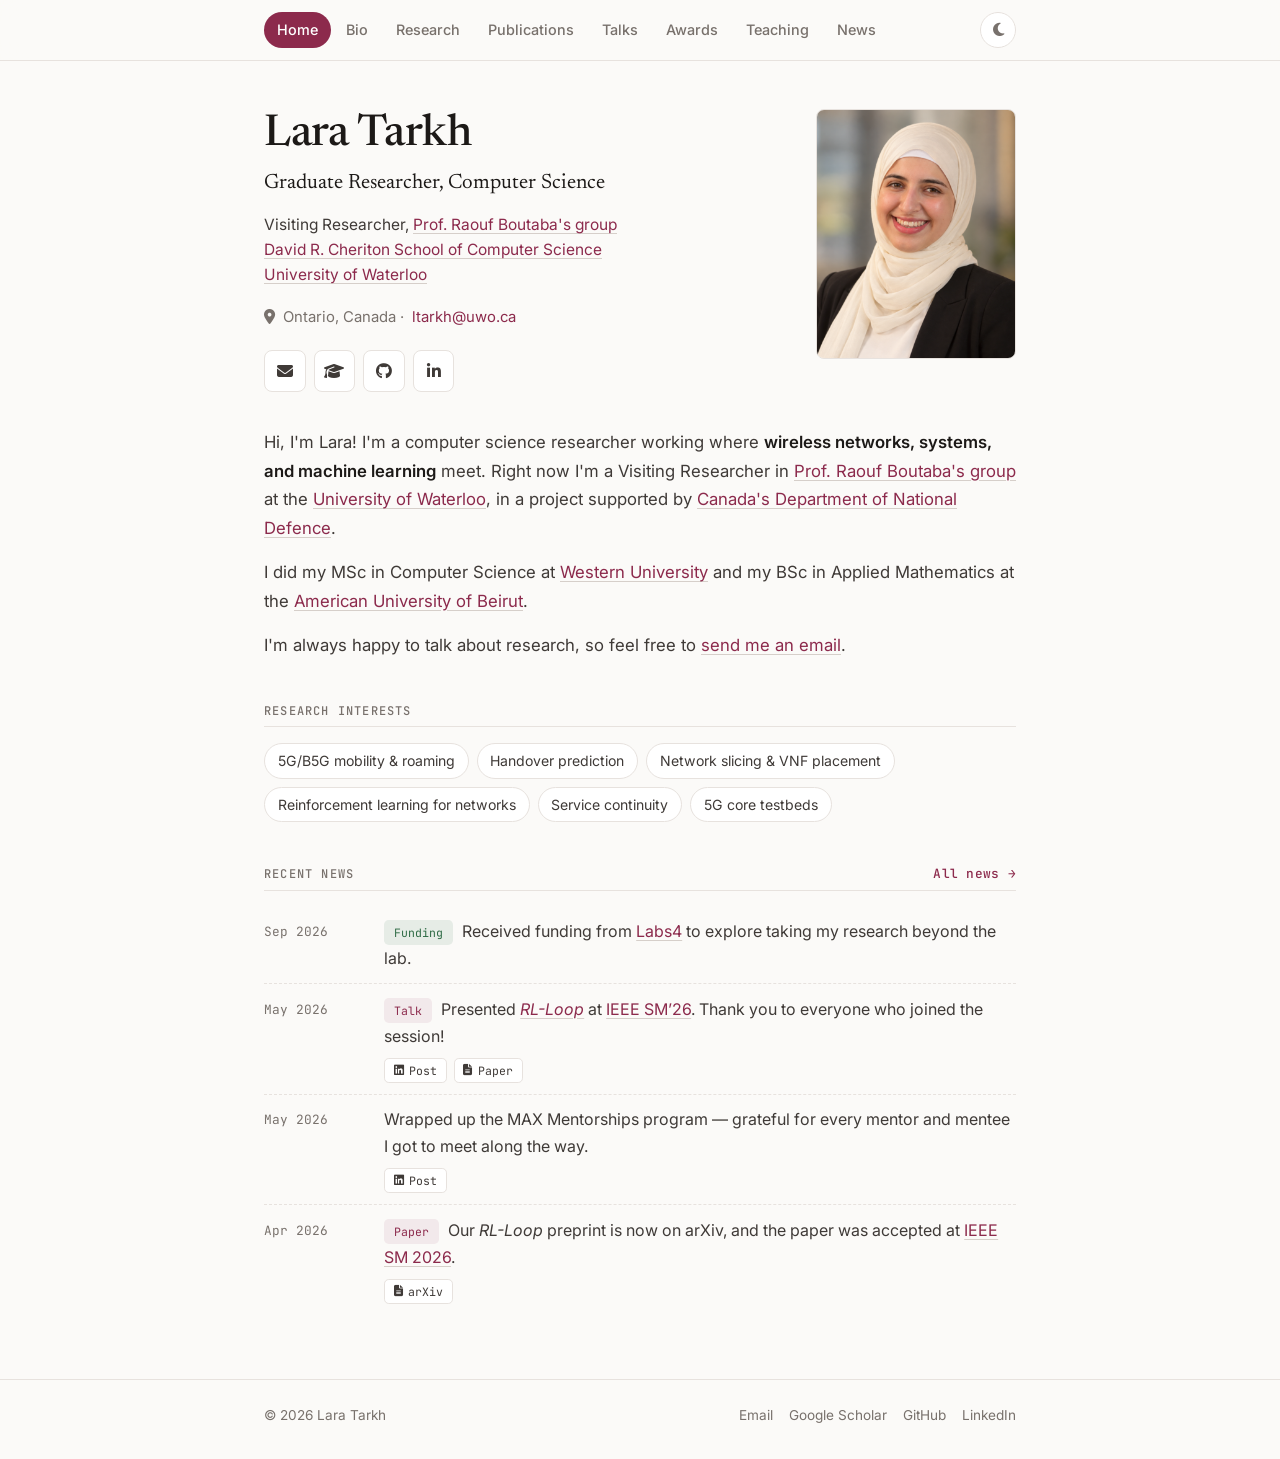
==== commit 63d1dd13: "Add files via upload" ====
--- a/index.html
+++ b/index.html
@@ -76,7 +76,6 @@
             <li><a class="icon-only" href="https://scholar.google.com/citations?user=3ZuY1xwAAAAJ&hl=en" target="_blank" rel="noopener" aria-label="Google Scholar" title="Google Scholar"><i class="fas fa-graduation-cap"></i></a></li>
             <li><a class="icon-only" href="https://github.com/ltarkh" target="_blank" rel="noopener" aria-label="GitHub" title="GitHub"><i class="fab fa-github"></i></a></li>
             <li><a class="icon-only" href="https://www.linkedin.com/in/lara-tarakh/" target="_blank" rel="noopener" aria-label="LinkedIn" title="LinkedIn"><i class="fab fa-linkedin-in"></i></a></li>
-            <li><a href="cv.pdf" target="_blank" rel="noopener"><i class="fas fa-file-lines"></i> CV</a></li>
           </ul>
         </div>
         <div class="photo">
@@ -95,7 +94,7 @@
           BSc in Applied Mathematics at the <a class="ul-link" href="https://www.aub.edu.lb/" target="_blank" rel="noopener">American University of Beirut</a>.
         </p>
         <p>
-          I'm always happy to talk research, so feel free to <a class="ul-link" href="mailto:ltarkh@uwo.ca">send me an email</a>.
+          I'm always happy to talk about research, so feel free to <a class="ul-link" href="mailto:ltarkh@uwo.ca">send me an email</a>.
         </p>
       </section>
 
